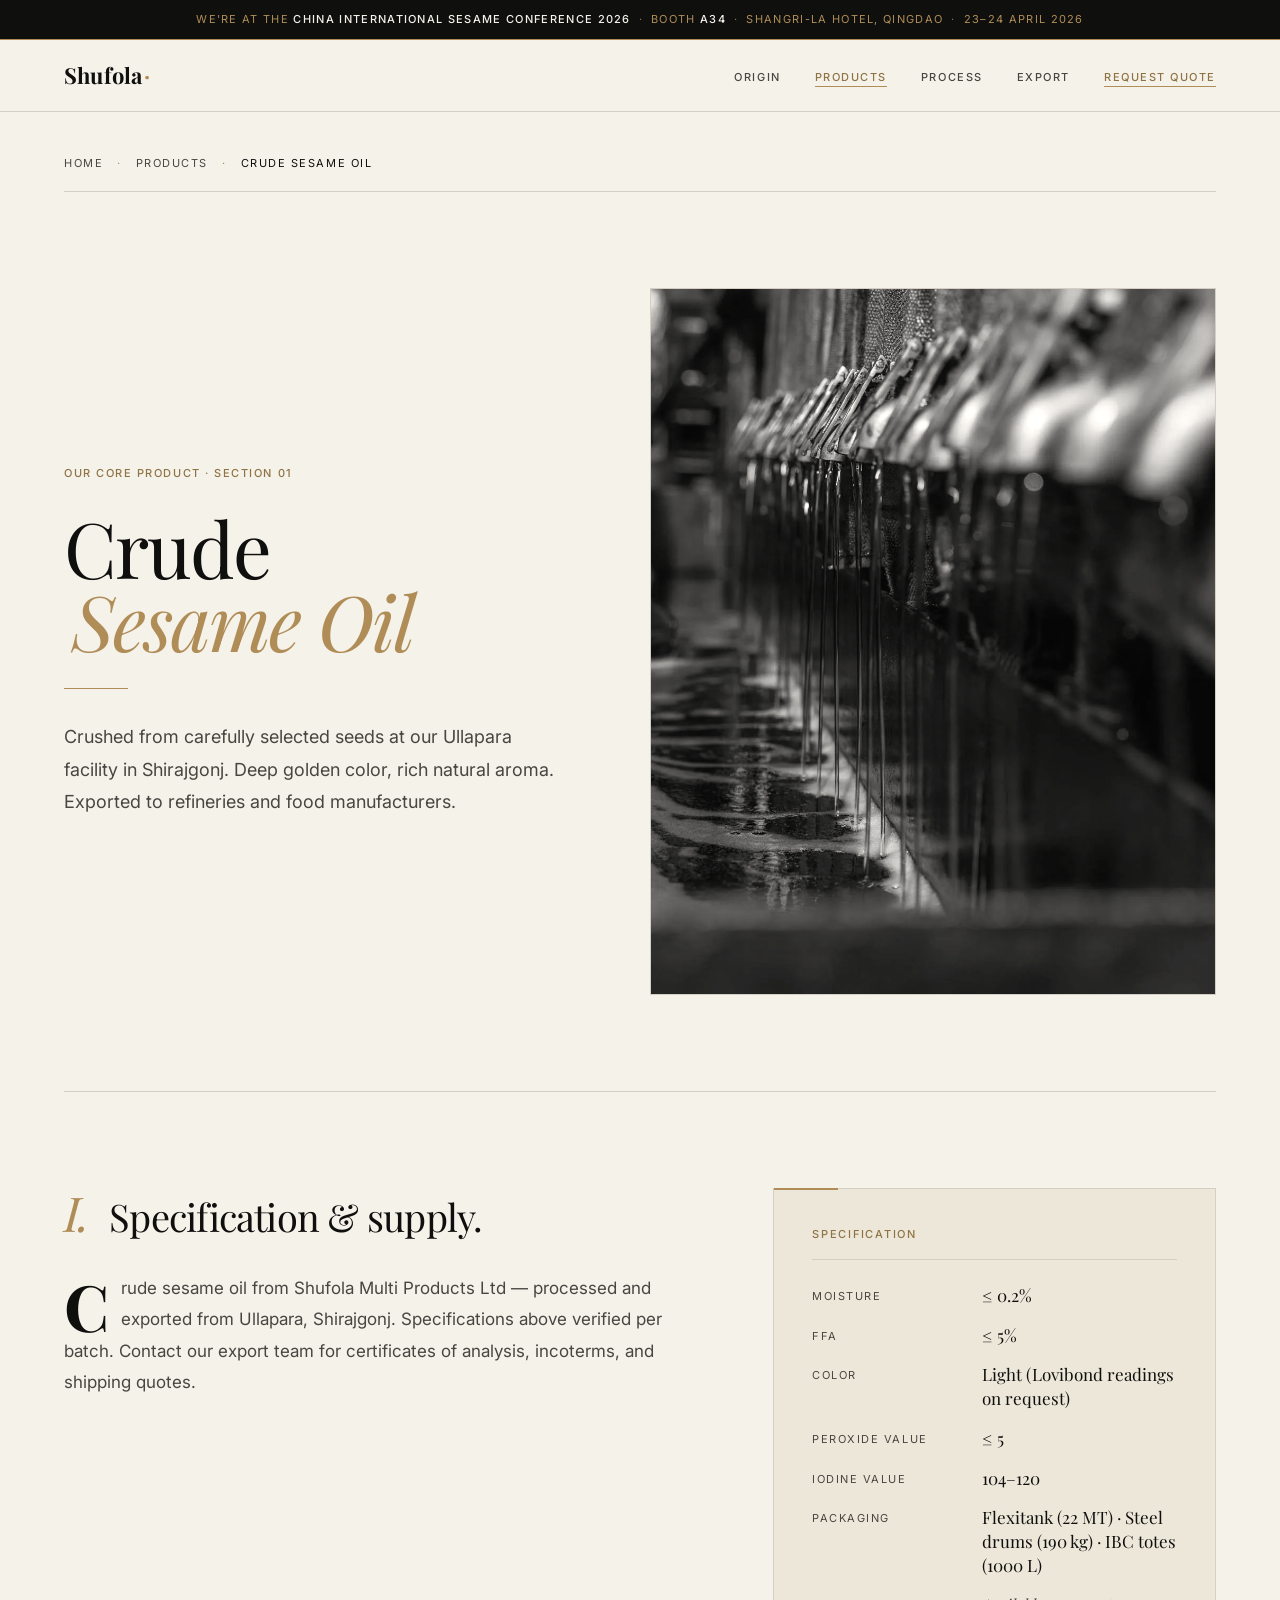
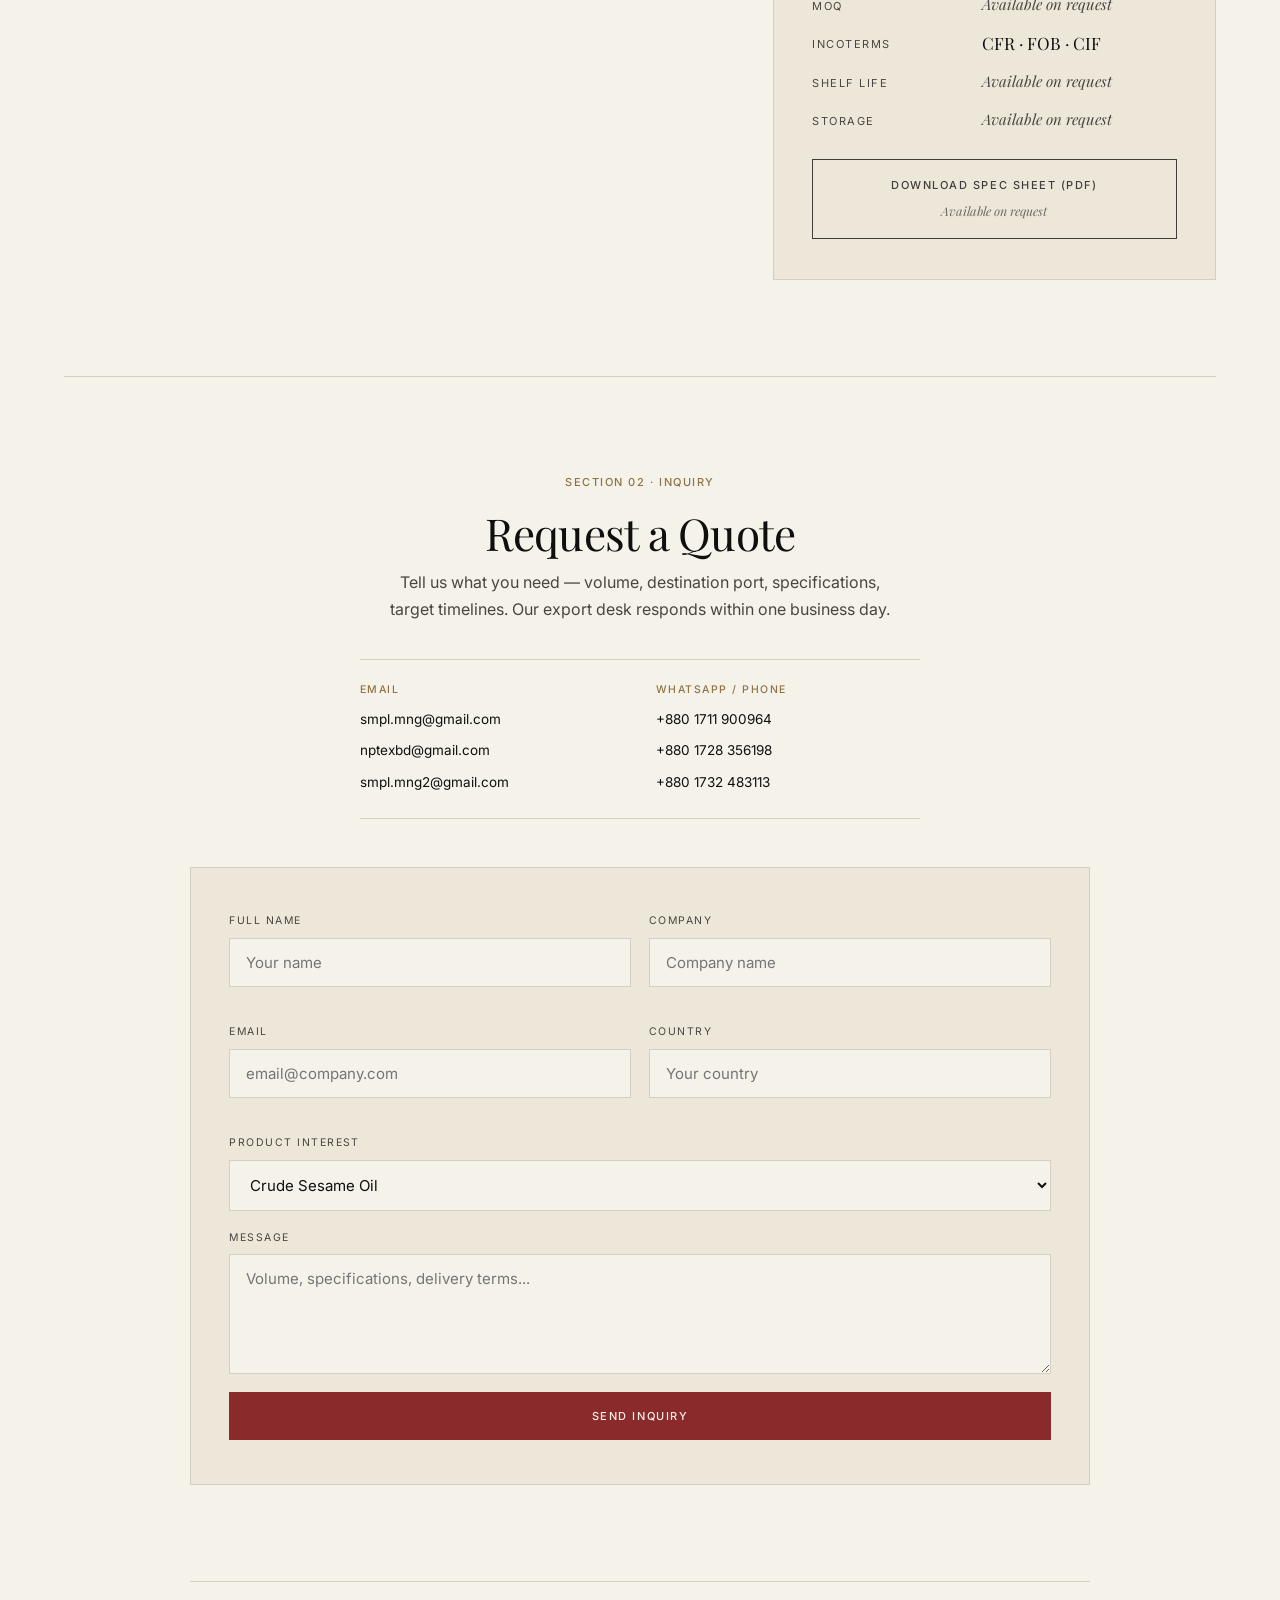
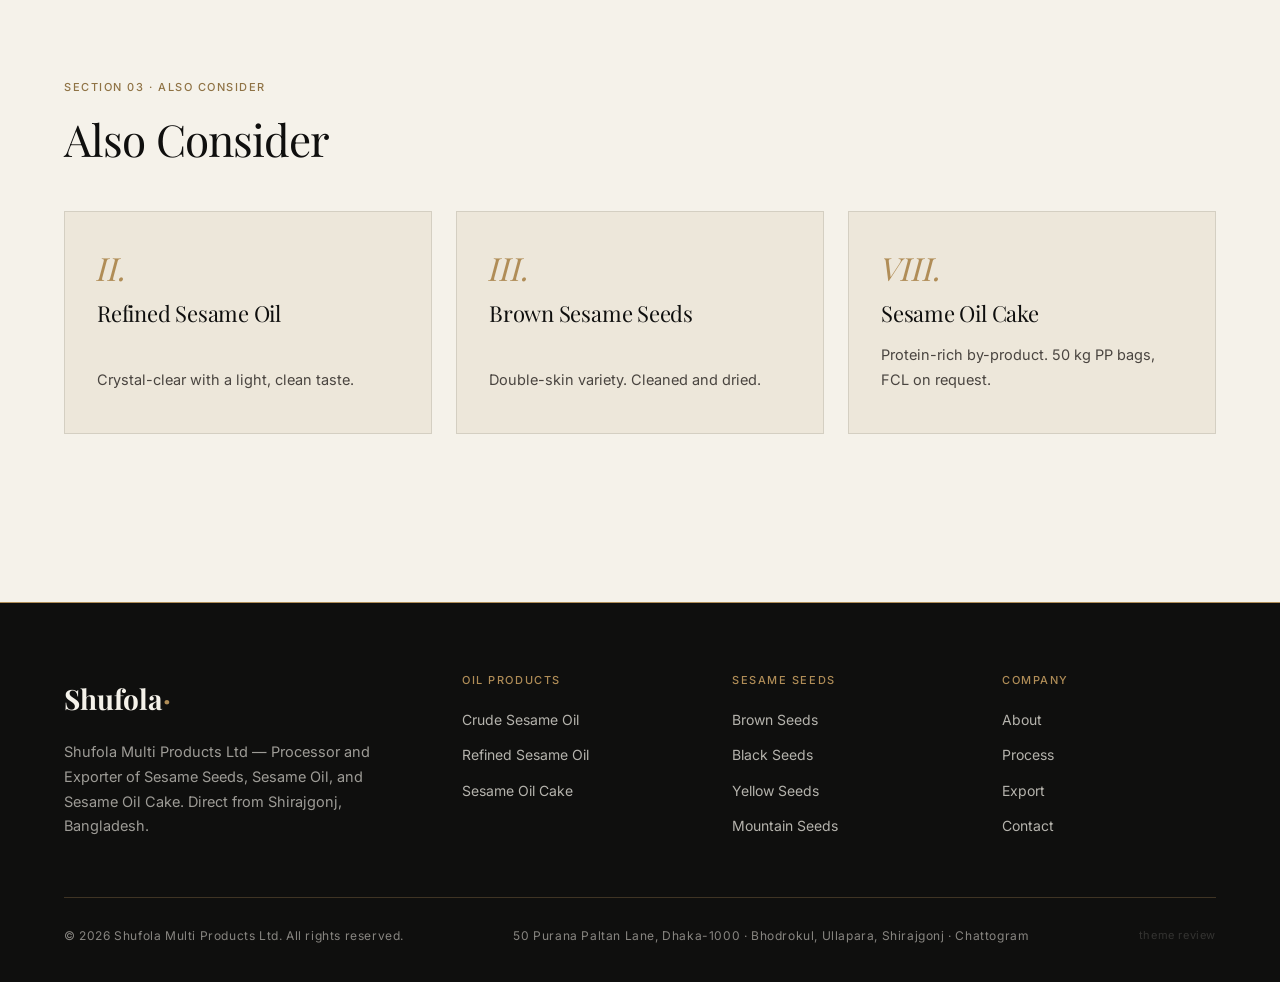
==== products/crude-sesame-oil.html @ 8fc6412a "Go live: V2 monochrome B&W + gold as production home at shufola.org root - index.html is now V2 prod" ====
<!DOCTYPE html>
<html lang="en" class="theme-v2">
<head>
<meta charset="UTF-8">
<meta name="viewport" content="width=device-width, initial-scale=1.0">
<meta name="description" content="Crude Sesame Oil from Shufola Multi Products Ltd — processed and exported from Ullapara, Shirajgonj. GACC Registered, Halal Certified. Specifications verified per batch.">
<meta property="og:title" content="Crude Sesame Oil — Shufola Multi Products Ltd">
<meta property="og:type" content="product">
<meta name="view-transition" content="same-origin">
<link rel="canonical" href="https://shufola.org/products/crude-sesame-oil.html">
<link rel="preconnect" href="https://fonts.googleapis.com">
<link rel="preconnect" href="https://fonts.gstatic.com" crossorigin>
<link rel="stylesheet" href="../content/fonts.css">
<title>Crude Sesame Oil — Shufola Multi Products Ltd</title>
<style>
:root {
  --ivory: #F5F2EA;
  --bone: #EDE7DA;
  --ink: #1A1814;
  --near-black: #0F0F0E;
  --rule: #D4CFC2;
  --gold: #B08D57;
  --gold-deep: #8F7345;
  --muted-ink: #4A4540;
  --accent-warm: #8B2A2B;
}

* { margin: 0; padding: 0; box-sizing: border-box; }
html { scroll-behavior: smooth; scroll-padding-top: 112px; }

body.theme-v2 {
  font-family: var(--body);
  background: var(--ivory);
  color: var(--ink);
  line-height: 1.7;
  font-size: 15px;
  font-weight: 400;
  -webkit-font-smoothing: antialiased;
  text-rendering: optimizeLegibility;
}

::selection { background: var(--gold); color: var(--ivory); }

h1, h2, h3, h4 {
  font-family: var(--display);
  color: var(--near-black);
  font-weight: 400;
  line-height: 1.08;
  letter-spacing: -0.02em;
}

img { max-width: 100%; height: auto; display: block; }
a { color: inherit; }

.photo-bw img { filter: grayscale(1) contrast(1.06); }
.photo-bw-warm img { filter: grayscale(1) contrast(1.06) sepia(0.07); }

.eyebrow {
  font-family: var(--body);
  font-size: 11px;
  font-weight: 500;
  letter-spacing: 0.14em;
  text-transform: uppercase;
  color: var(--muted-ink);
}
.eyebrow-gold {
  font-family: var(--body);
  font-size: 11px;
  font-weight: 500;
  letter-spacing: 0.14em;
  text-transform: uppercase;
  color: var(--gold-deep);
}

/* ─── CONFERENCE BANNER ─── */
.conf-banner {
  position: fixed;
  top: 0; left: 0; right: 0;
  z-index: 110;
  background: var(--near-black);
  color: var(--gold);
  min-height: 40px;
  display: flex;
  align-items: center;
  justify-content: center;
  padding: 10px clamp(16px, 3vw, 48px);
  font-family: var(--body);
  font-size: 11px;
  letter-spacing: 0.12em;
  text-transform: uppercase;
  text-align: center;
  border-bottom: 1px solid var(--gold);
}
.conf-banner .conf-full { display: inline; }
.conf-banner .conf-short { display: none; }
.conf-banner strong { color: var(--ivory); font-weight: 500; }
.conf-banner .sep { color: var(--gold-deep); margin: 0 8px; }

/* ─── NAV ─── */
.nav {
  position: fixed;
  top: 40px; left: 0; right: 0;
  z-index: 100;
  height: 72px;
  display: flex;
  align-items: center;
  justify-content: space-between;
  padding: 0 clamp(24px, 5vw, 80px);
  background: rgba(245, 242, 234, 0.92);
  backdrop-filter: blur(12px);
  border-bottom: 1px solid var(--rule);
}
.nav-brand {
  font-family: var(--display);
  font-size: 22px;
  font-weight: 700;
  color: var(--near-black);
  text-decoration: none;
  letter-spacing: 0.01em;
}
.nav-brand .dot { color: var(--gold); margin: 0 1px; }
.nav-links {
  display: flex;
  gap: 34px;
  list-style: none;
  align-items: center;
}
.nav-links a {
  font-family: var(--body);
  font-size: 11px;
  font-weight: 500;
  color: var(--muted-ink);
  text-decoration: none;
  letter-spacing: 0.14em;
  text-transform: uppercase;
  transition: color 0.25s;
}
.nav-links a:hover { color: var(--near-black); }
.nav-links a[aria-current="page"] { color: var(--gold-deep); border-bottom: 1px solid var(--gold); padding-bottom: 2px; }
.nav-links .cta { color: var(--gold-deep); border-bottom: 1px solid var(--gold); padding-bottom: 2px; }
.menu-btn { display: none; background: none; border: none; cursor: pointer; }
.menu-btn span { display: block; width: 22px; height: 1.5px; background: var(--near-black); margin: 5px 0; }

/* ─── MAIN ─── */
.product-detail {
  padding-top: 136px;
  max-width: 1280px;
  margin: 0 auto;
  padding-left: clamp(28px, 5vw, 80px);
  padding-right: clamp(28px, 5vw, 80px);
}

/* Breadcrumb */
.breadcrumb {
  margin-bottom: 48px;
  padding: 18px 0;
  border-bottom: 1px solid var(--rule);
}
.breadcrumb ol {
  list-style: none;
  display: flex;
  gap: 14px;
  align-items: center;
  font-family: var(--body);
  font-size: 11px;
  letter-spacing: 0.14em;
  text-transform: uppercase;
}
.breadcrumb a {
  text-decoration: none;
  color: var(--muted-ink);
  transition: color 0.25s;
}
.breadcrumb a:hover { color: var(--gold-deep); }
.breadcrumb li + li::before {
  content: '·';
  color: var(--gold);
  margin-right: 14px;
}
.breadcrumb [aria-current="page"] { color: var(--near-black); }

/* ─── PD HERO ─── */
.pd-hero {
  display: grid;
  grid-template-columns: 1fr 1.1fr;
  gap: 72px;
  padding: 48px 0 96px;
  align-items: center;
  border-bottom: 1px solid var(--rule);
}
.pd-hero-text { padding-right: 24px; }
.pd-eyebrow { margin-bottom: 28px; }

.pd-hero-text h1 {
  font-size: clamp(48px, 6vw, 96px);
  font-weight: 400;
  line-height: 0.95;
  color: var(--near-black);
  margin-bottom: 32px;
  letter-spacing: -0.025em;
}
.pd-hero-numeral {
  font-style: italic;
  color: var(--gold);
  font-weight: 400;
  display: inline-block;
  margin-left: 8px;
}
.pd-hero-rule {
  width: 64px;
  height: 1px;
  background: var(--gold);
  margin: 0 0 32px;
}
.pd-lede {
  font-size: 18px;
  color: var(--muted-ink);
  line-height: 1.8;
  max-width: 520px;
}

.pd-hero-img {
  overflow: hidden;
  aspect-ratio: 4 / 5;
  border: 1px solid var(--rule);
}
.pd-hero-img img {
  width: 100%; height: 100%;
  object-fit: cover;
  object-position: center;
}

/* ─── PD TWO COL ─── */
.pd-two-col {
  display: grid;
  grid-template-columns: 1.4fr 1fr;
  gap: 88px;
  padding: 96px 0;
  border-bottom: 1px solid var(--rule);
}

.pd-narrative .pd-sec-head {
  display: flex;
  align-items: baseline;
  gap: 20px;
  margin-bottom: 36px;
}
.pd-narrative .pd-numeral {
  font-family: var(--display);
  font-style: italic;
  color: var(--gold);
  font-size: 48px;
  line-height: 1;
  font-weight: 400;
  letter-spacing: -0.02em;
}
.pd-narrative h2 {
  font-size: clamp(28px, 3vw, 38px);
  font-weight: 400;
  letter-spacing: -0.02em;
}

.pd-narrative p {
  font-size: 17px;
  line-height: 1.85;
  color: var(--muted-ink);
  margin-bottom: 26px;
  max-width: 640px;
}
.pd-narrative p:first-of-type::first-letter {
  font-family: var(--display);
  font-size: 64px;
  float: left;
  line-height: 0.85;
  margin: 6px 12px 0 0;
  color: var(--near-black);
  font-weight: 700;
}

.pd-spec {
  background: var(--bone);
  padding: 40px clamp(24px, 3vw, 40px);
  border: 1px solid var(--rule);
  position: relative;
}
.pd-spec::before {
  content: '';
  position: absolute;
  top: -1px;
  left: 0;
  width: 64px;
  height: 2px;
  background: var(--gold);
}
.pd-spec h3 {
  font-family: var(--body);
  font-size: 11px;
  letter-spacing: 0.16em;
  text-transform: uppercase;
  font-weight: 500;
  color: var(--gold-deep);
  margin-bottom: 24px;
  padding-bottom: 18px;
  border-bottom: 1px solid var(--rule);
}
.pd-spec dl {
  display: grid;
  grid-template-columns: 1fr 1.3fr;
  gap: 16px 20px;
  margin-bottom: 28px;
}
.pd-spec dt {
  font-family: var(--body);
  font-size: 11px;
  letter-spacing: 0.14em;
  text-transform: uppercase;
  color: var(--muted-ink);
  align-self: start;
  padding-top: 3px;
}
.pd-spec dd {
  font-family: var(--display);
  font-size: 17px;
  color: var(--near-black);
  line-height: 1.4;
  font-weight: 400;
}
.pd-spec dd.pd-spec-gap {
  color: var(--muted-ink);
  font-style: italic;
  font-size: 15px;
}

.btn-spec-sheet {
  display: flex;
  flex-direction: column;
  padding: 16px 24px;
  border: 1px solid var(--near-black);
  color: var(--near-black);
  font-family: var(--body);
  text-decoration: none;
  transition: background 0.3s, color 0.3s;
  text-align: center;
}
.btn-spec-sheet span:first-child {
  font-size: 11px;
  letter-spacing: 0.14em;
  text-transform: uppercase;
  font-weight: 500;
}
.btn-spec-sheet-note {
  font-family: var(--display);
  font-style: italic;
  font-size: 12.5px;
  color: var(--muted-ink);
  margin-top: 6px;
  letter-spacing: 0;
}
.btn-spec-sheet[aria-disabled="true"] { cursor: default; opacity: 0.78; }
.btn-spec-sheet:hover { background: var(--near-black); color: var(--ivory); }
.btn-spec-sheet:hover .btn-spec-sheet-note { color: rgba(245,242,234,0.72); }

/* ─── PD INQUIRY ─── */
.pd-inquiry {
  padding: 96px 0;
  border-bottom: 1px solid var(--rule);
  max-width: 900px;
  margin: 0 auto;
}
.pd-inquiry h2 {
  font-size: clamp(32px, 3.6vw, 44px);
  font-weight: 400;
  letter-spacing: -0.02em;
  margin-bottom: 12px;
  text-align: center;
}
.pd-inquiry-eyebrow {
  display: block;
  text-align: center;
  margin-bottom: 18px;
  color: var(--gold-deep);
}
.pd-inquiry-lede {
  text-align: center;
  font-size: 16px;
  color: var(--muted-ink);
  margin: 0 auto 36px;
  max-width: 520px;
  line-height: 1.7;
}

.pd-inquiry-contacts {
  display: grid;
  grid-template-columns: 1fr 1fr;
  gap: 24px 32px;
  max-width: 560px;
  margin: 0 auto 48px;
  padding: 24px 0;
  border-top: 1px solid var(--rule);
  border-bottom: 1px solid var(--rule);
}
.pd-inquiry-contacts h4 {
  font-family: var(--body);
  font-size: 10.5px;
  font-weight: 500;
  letter-spacing: 0.14em;
  text-transform: uppercase;
  color: var(--gold-deep);
  margin-bottom: 10px;
}
.pd-inquiry-contacts ul { list-style: none; display: flex; flex-direction: column; gap: 6px; }
.pd-inquiry-contacts a {
  font-family: var(--body);
  font-size: 13.5px;
  color: var(--near-black);
  text-decoration: none;
  border-bottom: 1px solid transparent;
  padding-bottom: 1px;
  transition: color 0.25s, border-color 0.25s;
  word-break: break-all;
}
.pd-inquiry-contacts a:hover {
  color: var(--gold-deep);
  border-bottom-color: var(--gold);
}

.c-form {
  background: var(--bone);
  padding: 44px clamp(24px, 3vw, 48px);
  border: 1px solid var(--rule);
}
.fr { display: grid; grid-template-columns: 1fr 1fr; gap: 18px; margin-bottom: 18px; }
.ff { display: flex; flex-direction: column; margin-bottom: 18px; }
.ff label {
  font-family: var(--body);
  font-size: 10.5px;
  letter-spacing: 0.14em;
  text-transform: uppercase;
  color: var(--muted-ink);
  margin-bottom: 8px;
}
.ff input, .ff select, .ff textarea {
  font-family: var(--body);
  font-size: 15px;
  color: var(--near-black);
  background: var(--ivory);
  border: 1px solid var(--rule);
  padding: 14px 16px;
  width: 100%;
  transition: border-color 0.25s;
}
.ff input:focus, .ff select:focus, .ff textarea:focus {
  outline: none;
  border-color: var(--gold);
}
.ff textarea { min-height: 120px; resize: vertical; font-family: var(--body); }

/* Primary CTA: burgundy accent */
.f-btn {
  padding: 16px 36px;
  background: var(--accent-warm);
  color: var(--ivory);
  font-family: var(--body);
  font-size: 11px;
  font-weight: 500;
  letter-spacing: 0.14em;
  text-transform: uppercase;
  border: 1px solid var(--accent-warm);
  cursor: pointer;
  transition: background 0.3s, border-color 0.3s;
  width: 100%;
}
.f-btn:hover { background: var(--near-black); border-color: var(--near-black); }

/* ─── PD RELATED ─── */
.pd-related { padding: 96px 0; }
.pd-related h2 {
  font-size: clamp(32px, 3.6vw, 44px);
  font-weight: 400;
  letter-spacing: -0.02em;
  margin-bottom: 12px;
}
.pd-related-eyebrow { margin-bottom: 18px; color: var(--gold-deep); display: block; }
.pd-related h2 { margin-bottom: 48px; }
.pd-related-grid {
  display: grid;
  grid-template-columns: repeat(3, 1fr);
  gap: 24px;
}
.pd-related-card {
  text-decoration: none;
  color: inherit;
  padding: 40px 32px;
  background: var(--bone);
  border: 1px solid var(--rule);
  transition: background 0.3s, border-color 0.3s, transform 0.3s;
  display: flex;
  flex-direction: column;
  gap: 18px;
  min-height: 200px;
}
.pd-related-card:hover {
  background: var(--ivory);
  border-color: var(--gold);
  transform: translateY(-2px);
}
.pd-related-num {
  font-family: var(--display);
  font-style: italic;
  font-size: 32px;
  color: var(--gold);
  line-height: 1;
}
.pd-related-card h3 {
  font-size: 22px;
  font-weight: 400;
  letter-spacing: -0.01em;
}
.pd-related-card p {
  font-size: 14.5px;
  color: var(--muted-ink);
  line-height: 1.7;
  margin-top: auto;
}

/* ─── FOOTER ─── */
.footer {
  background: var(--near-black);
  color: rgba(245, 242, 234, 0.72);
  padding: 72px clamp(28px, 5vw, 96px) 36px;
  border-top: 1px solid var(--gold);
  margin-top: 72px;
}
.footer-inner { max-width: 1280px; margin: 0 auto; }
.footer-grid {
  display: grid;
  grid-template-columns: 1.6fr 1fr 1fr 1fr;
  gap: 56px;
  margin-bottom: 48px;
}
.footer-brand {
  font-family: var(--display);
  font-size: 28px;
  font-weight: 700;
  color: var(--ivory);
  margin-bottom: 18px;
}
.footer-brand .dot { color: var(--gold); }
.footer-desc {
  font-size: 14.5px;
  line-height: 1.7;
  max-width: 360px;
  color: rgba(245, 242, 234, 0.62);
}
.footer-col h4 {
  font-family: var(--body);
  font-size: 11px;
  font-weight: 500;
  letter-spacing: 0.14em;
  text-transform: uppercase;
  color: var(--gold);
  margin-bottom: 20px;
}
.footer-col ul { list-style: none; }
.footer-col li { margin-bottom: 10px; }
.footer-col a {
  color: rgba(245, 242, 234, 0.72);
  text-decoration: none;
  font-size: 14px;
  transition: color 0.3s;
}
.footer-col a:hover { color: var(--ivory); }
.footer-bottom {
  padding-top: 28px;
  border-top: 1px solid rgba(176, 141, 87, 0.3);
  display: flex;
  justify-content: space-between;
  align-items: center;
  font-size: 12px;
  letter-spacing: 0.05em;
  color: rgba(245, 242, 234, 0.52);
  flex-wrap: wrap;
  gap: 12px;
}
.footer-review-link {
  opacity: 0.3;
  font-size: 11px;
  color: rgba(245, 242, 234, 0.52);
  text-decoration: none;
}
.footer-review-link:hover { opacity: 0.6; }

/* ─── REVEAL + MOTION ─── */
.reveal {
  opacity: 0;
  transform: translateY(16px);
  transition: opacity 0.6s ease, transform 0.6s ease;
}
.reveal.in {
  opacity: 1;
  transform: translateY(0);
  transition-duration: 0.3s;
}

@supports (animation-timeline: view()) {
  .pd-hero-img {
    animation: figure-reveal linear both;
    animation-timeline: view();
    animation-range: entry 0% cover 35%;
  }
  @keyframes figure-reveal {
    from { clip-path: inset(0 0 100% 0); }
    to   { clip-path: inset(0); }
  }
}

::view-transition-old(crude-oil-hero),
::view-transition-new(crude-oil-hero) {
  animation-duration: 0.55s;
}

@media (prefers-reduced-motion: reduce) {
  *, *::before, *::after {
    animation-duration: 0.01ms !important;
    animation-iteration-count: 1 !important;
    transition-duration: 0.01ms !important;
    scroll-behavior: auto !important;
  }
  .reveal { opacity: 1; transform: none; }
}

/* ─── RESPONSIVE ─── */
@media (max-width: 960px) {
  .pd-hero { grid-template-columns: 1fr; gap: 48px; padding: 24px 0 64px; }
  .pd-two-col { grid-template-columns: 1fr; gap: 56px; padding: 64px 0; }
  .pd-related-grid { grid-template-columns: 1fr; }
  .footer-grid { grid-template-columns: 1fr 1fr; gap: 40px; }
  .nav-links { display: none; }
  .menu-btn { display: block; }
  .conf-banner .conf-full { display: none; }
  .conf-banner .conf-short { display: inline; }
}
@media (max-width: 560px) {
  .fr { grid-template-columns: 1fr; }
  .pd-spec dl { grid-template-columns: 1fr; gap: 4px 0; }
  .pd-spec dt { padding-top: 12px; border-top: 1px solid var(--rule); }
  .pd-spec dt:first-of-type { border-top: none; padding-top: 0; }
  .footer-grid { grid-template-columns: 1fr; }
  .pd-inquiry-contacts { grid-template-columns: 1fr; gap: 20px; }
}
</style>
</head>
<body class="theme-v2">

<div class="conf-banner" role="complementary" aria-label="China conference announcement">
  <span class="conf-full">We're at the <strong>China International Sesame Conference 2026</strong><span class="sep">·</span>Booth <strong>A34</strong><span class="sep">·</span>Shangri-la Hotel, Qingdao<span class="sep">·</span>23–24 April 2026</span>
  <span class="conf-short">Visit us at Qingdao 2026<span class="sep">·</span>Booth <strong>A34</strong></span>
</div>

<nav class="nav" aria-label="Primary">
  <a href="../index.html" class="nav-brand">Shufola<span class="dot">·</span></a>
  <ul class="nav-links">
    <li><a href="../index.html#about">Origin</a></li>
    <li><a href="../index.html#products" aria-current="page">Products</a></li>
    <li><a href="../index.html#process">Process</a></li>
    <li><a href="../index.html#export">Export</a></li>
    <li><a href="../index.html#contact" class="cta">Request Quote</a></li>
  </ul>
  <button class="menu-btn" aria-label="Open menu"><span></span><span></span><span></span></button>
</nav>

<main class="product-detail">

  <nav aria-label="Breadcrumb" class="breadcrumb">
    <ol>
      <li><a href="../index.html">Home</a></li>
      <li><a href="../index.html#products">Products</a></li>
      <li aria-current="page">Crude Sesame Oil</li>
    </ol>
  </nav>

  <section class="pd-hero">
    <div class="pd-hero-text">
      <p class="pd-eyebrow eyebrow-gold">Our core product · Section 01</p>
      <h1>Crude <span class="pd-hero-numeral">Sesame Oil</span></h1>
      <div class="pd-hero-rule"></div>
      <p class="pd-lede">Crushed from carefully selected seeds at our Ullapara facility in Shirajgonj. Deep golden color, rich natural aroma. Exported to refineries and food manufacturers.</p>
    </div>
    <figure class="pd-hero-img photo-bw-warm" style="view-transition-name: crude-oil-hero;">
      <picture>
        <source srcset="../content/assets/dsc01084.webp" type="image/webp">
        <img src="../content/assets/dsc01084.webp" alt="Crude sesame oil flowing from the extraction line at Shufola's Ullapara facility">
      </picture>
    </figure>
  </section>

  <section class="pd-two-col">
    <div class="pd-narrative reveal">
      <div class="pd-sec-head">
        <span class="pd-numeral">I.</span>
        <h2>Specification &amp; supply.</h2>
      </div>
      <p>Crude sesame oil from Shufola Multi Products Ltd — processed and exported from Ullapara, Shirajgonj. Specifications above verified per batch. Contact our export team for certificates of analysis, incoterms, and shipping quotes.</p>
    </div>
    <aside class="pd-spec reveal">
      <h3>Specification</h3>
      <dl>
        <dt>Moisture</dt><dd>&le; 0.2%</dd>
        <dt>FFA</dt><dd>&le; 5%</dd>
        <dt>Color</dt><dd>Light (Lovibond readings on request)</dd>
        <dt>Peroxide value</dt><dd>&le; 5</dd>
        <dt>Iodine value</dt><dd>104–120</dd>
        <dt>Packaging</dt><dd>Flexitank (22 MT) · Steel drums (190 kg) · IBC totes (1000 L)</dd>
        <dt>MOQ</dt><dd class="pd-spec-gap">Available on request</dd>
        <dt>Incoterms</dt><dd>CFR · FOB · CIF</dd>
        <dt>Shelf life</dt><dd class="pd-spec-gap">Available on request</dd>
        <dt>Storage</dt><dd class="pd-spec-gap">Available on request</dd>
      </dl>
      <a href="#" class="btn-spec-sheet" aria-disabled="true">
        <span>Download spec sheet (PDF)</span>
        <span class="btn-spec-sheet-note">Available on request</span>
      </a>
    </aside>
  </section>

  <section class="pd-inquiry" id="inquiry">
    <span class="eyebrow pd-inquiry-eyebrow">Section 02 · Inquiry</span>
    <h2>Request a Quote</h2>
    <p class="pd-inquiry-lede">Tell us what you need — volume, destination port, specifications, target timelines. Our export desk responds within one business day.</p>

    <div class="pd-inquiry-contacts">
      <div>
        <h4>Email</h4>
        <ul>
          <li><a href="mailto:smpl.mng@gmail.com">smpl.mng@gmail.com</a></li>
          <li><a href="mailto:nptexbd@gmail.com">nptexbd@gmail.com</a></li>
          <li><a href="mailto:smpl.mng2@gmail.com">smpl.mng2@gmail.com</a></li>
        </ul>
      </div>
      <div>
        <h4>WhatsApp / Phone</h4>
        <ul>
          <li><a href="tel:+8801711900964">+880 1711 900964</a></li>
          <li><a href="tel:+8801728356198">+880 1728 356198</a></li>
          <li><a href="tel:+8801732483113">+880 1732 483113</a></li>
        </ul>
      </div>
    </div>

    <form action="#" class="c-form reveal" onsubmit="event.preventDefault(); this.querySelector('.f-btn').textContent = 'Thanks — we\'ll respond within 24h';">
      <div class="fr">
        <div class="ff"><label>Full Name</label><input type="text" placeholder="Your name" required></div>
        <div class="ff"><label>Company</label><input type="text" placeholder="Company name"></div>
      </div>
      <div class="fr">
        <div class="ff"><label>Email</label><input type="email" placeholder="email@company.com" required></div>
        <div class="ff"><label>Country</label><input type="text" placeholder="Your country"></div>
      </div>
      <div class="ff"><label>Product Interest</label>
        <select>
          <option value="crude-sesame-oil" selected>Crude Sesame Oil</option>
          <option>Refined Sesame Oil</option>
          <option>Brown Sesame Seeds</option>
          <option>Black Sesame Seeds</option>
          <option>Yellow Sesame Seeds</option>
          <option>White Mountain Seeds</option>
          <option>Black Mountain Seeds</option>
          <option>Sesame Oil Cake</option>
        </select>
      </div>
      <div class="ff"><label>Message</label><textarea placeholder="Volume, specifications, delivery terms..."></textarea></div>
      <button class="f-btn" type="submit">Send Inquiry</button>
    </form>
  </section>

  <section class="pd-related reveal">
    <span class="eyebrow pd-related-eyebrow">Section 03 · Also Consider</span>
    <h2>Also Consider</h2>
    <div class="pd-related-grid">
      <a class="pd-related-card" href="../index.html#products">
        <span class="pd-related-num">II.</span>
        <h3>Refined Sesame Oil</h3>
        <p>Crystal-clear with a light, clean taste.</p>
      </a>
      <a class="pd-related-card" href="../index.html#products">
        <span class="pd-related-num">III.</span>
        <h3>Brown Sesame Seeds</h3>
        <p>Double-skin variety. Cleaned and dried.</p>
      </a>
      <a class="pd-related-card" href="../index.html#products">
        <span class="pd-related-num">VIII.</span>
        <h3>Sesame Oil Cake</h3>
        <p>Protein-rich by-product. 50 kg PP bags, FCL on request.</p>
      </a>
    </div>
  </section>

</main>

<footer class="footer">
  <div class="footer-inner">
    <div class="footer-grid">
      <div>
        <p class="footer-brand">Shufola<span class="dot">·</span></p>
        <p class="footer-desc">Shufola Multi Products Ltd — Processor and Exporter of Sesame Seeds, Sesame Oil, and Sesame Oil Cake. Direct from Shirajgonj, Bangladesh.</p>
      </div>
      <div class="footer-col">
        <h4>Oil Products</h4>
        <ul>
          <li><a href="../index.html#products">Crude Sesame Oil</a></li>
          <li><a href="../index.html#products">Refined Sesame Oil</a></li>
          <li><a href="../index.html#products">Sesame Oil Cake</a></li>
        </ul>
      </div>
      <div class="footer-col">
        <h4>Sesame Seeds</h4>
        <ul>
          <li><a href="../index.html#products">Brown Seeds</a></li>
          <li><a href="../index.html#products">Black Seeds</a></li>
          <li><a href="../index.html#products">Yellow Seeds</a></li>
          <li><a href="../index.html#products">Mountain Seeds</a></li>
        </ul>
      </div>
      <div class="footer-col">
        <h4>Company</h4>
        <ul>
          <li><a href="../index.html#about">About</a></li>
          <li><a href="../index.html#process">Process</a></li>
          <li><a href="../index.html#export">Export</a></li>
          <li><a href="../index.html#contact">Contact</a></li>
        </ul>
      </div>
    </div>
    <div class="footer-bottom">
      <span>&copy; 2026 Shufola Multi Products Ltd. All rights reserved.</span>
      <span>50 Purana Paltan Lane, Dhaka-1000 · Bhodrokul, Ullapara, Shirajgonj · Chattogram</span>
      <a href="/review/" class="footer-review-link">theme review</a>
    </div>
  </div>
</footer>

<script>
  (function(){
    if (!('IntersectionObserver' in window)) {
      document.querySelectorAll('.reveal').forEach(function(el){ el.classList.add('in'); });
      return;
    }
    var io = new IntersectionObserver(function(entries){
      entries.forEach(function(en){
        if (en.isIntersecting) {
          en.target.classList.add('in');
          io.unobserve(en.target);
        }
      });
    }, { rootMargin: '0px 0px -8% 0px', threshold: 0.08 });
    document.querySelectorAll('.reveal').forEach(function(el){ io.observe(el); });
  })();

  document.querySelectorAll('a[href^="#"]').forEach(function(a){
    a.addEventListener('click', function(e){
      var id = a.getAttribute('href');
      if (id && id.length > 1) {
        var el = document.querySelector(id);
        if (el) {
          e.preventDefault();
          el.scrollIntoView({ behavior: 'smooth', block: 'start' });
          history.replaceState(null, '', id);
        }
      }
    });
  });
</script>
</body>
</html>
---- content/fonts.css ----
/* Shufola mockups — shared Google Fonts import
   Each mockup links this file; each uses only its theme's pairs.
   All pairs are Google Fonts free-license (SIL OFL).
*/

@import url('https://fonts.googleapis.com/css2?family=Cormorant:ital,wght@0,300;0,400;0,500;1,300;1,400;1,500&family=Fraunces:ital,opsz,wght@0,9..144,300..900;1,9..144,300..900&family=Inter:wght@400;500;600&family=Karla:wght@300;400;500;600&family=Playfair+Display:ital,wght@0,400;0,700;0,900;1,400&family=Space+Grotesk:wght@400;500;700&display=swap');

/* Per-theme font tokens — apply with class theme-v1 / theme-v2 / theme-v3 / theme-v4 on body */

.theme-v1 {
  --display: 'Cormorant', Georgia, serif;
  --body: 'Karla', system-ui, -apple-system, sans-serif;
}

.theme-v2 {
  --display: 'Playfair Display', 'Times New Roman', serif;
  --body: 'Inter', system-ui, -apple-system, sans-serif;
}

.theme-v3 {
  --display: 'Fraunces', Georgia, serif;
  --body: 'Inter', system-ui, -apple-system, sans-serif;
}

.theme-v4 {
  --display: 'Space Grotesk', system-ui, -apple-system, sans-serif;
  --body: 'Inter', system-ui, -apple-system, sans-serif;
}
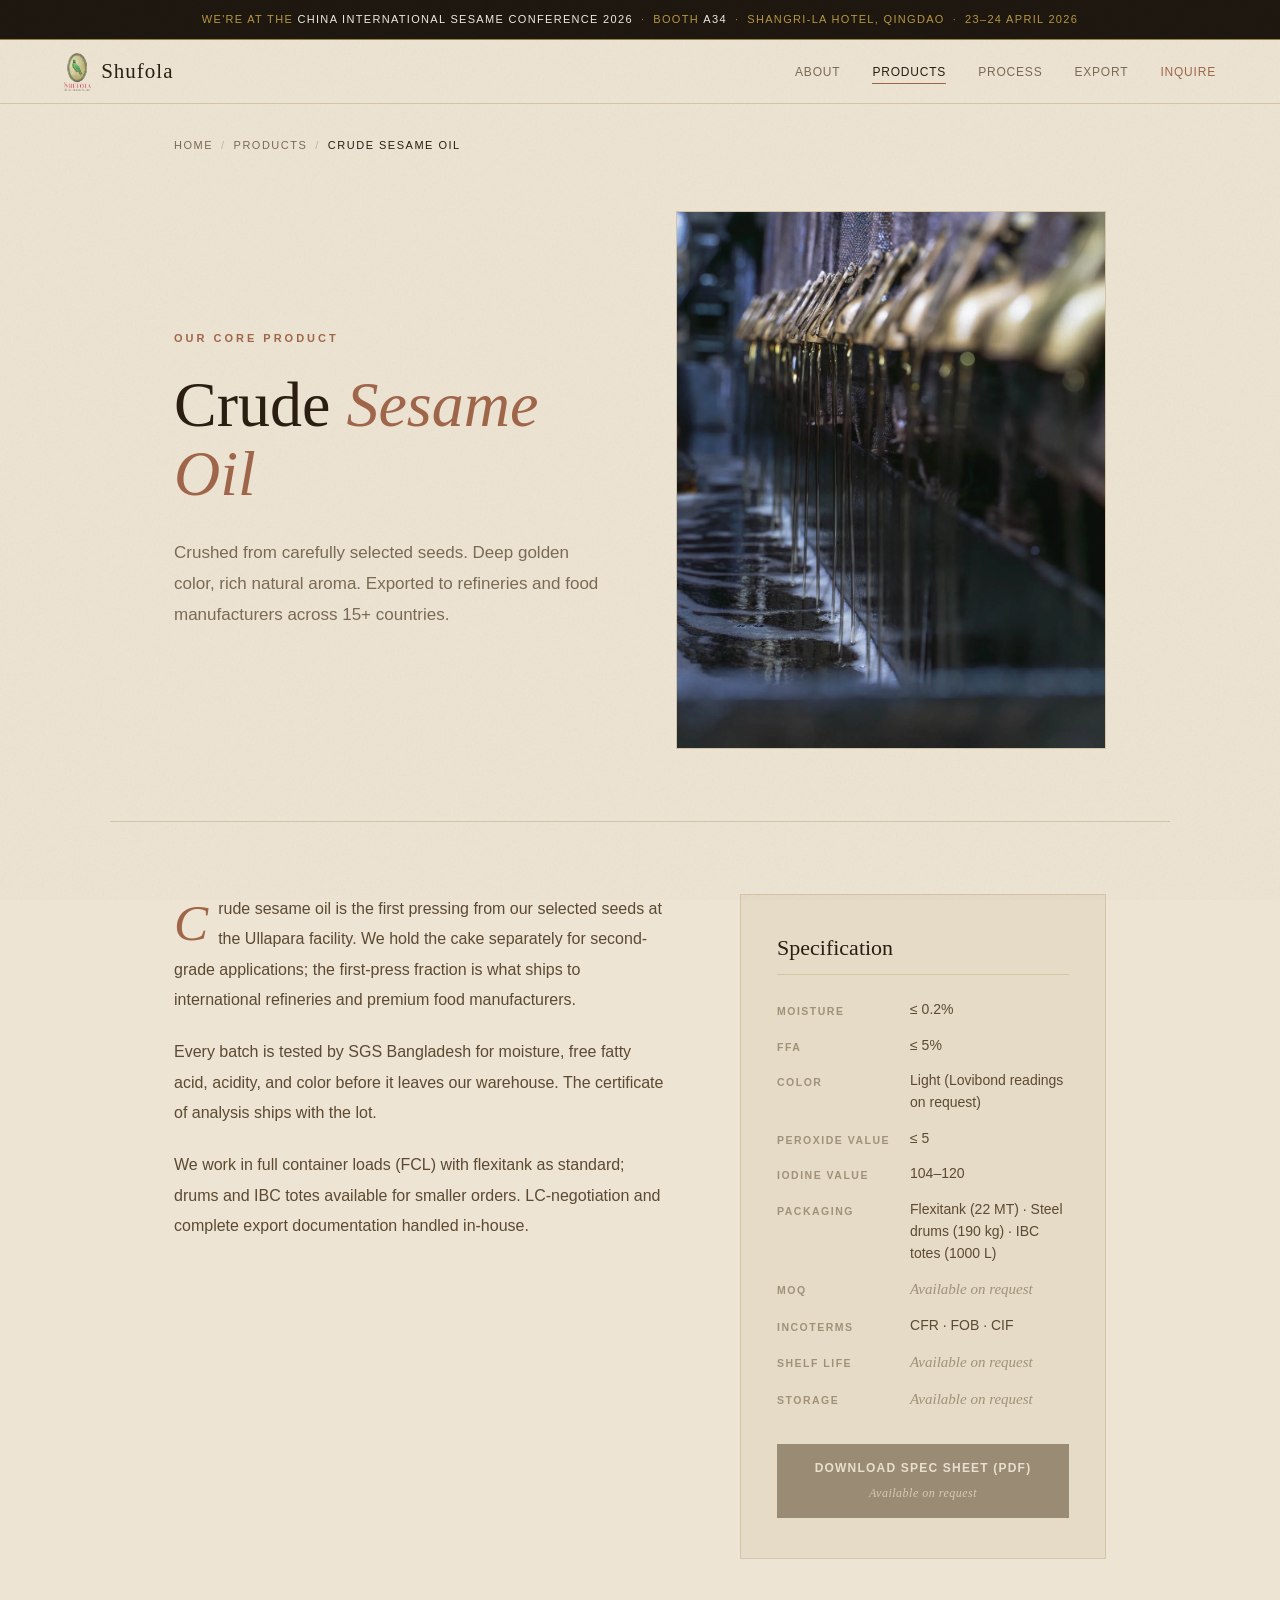
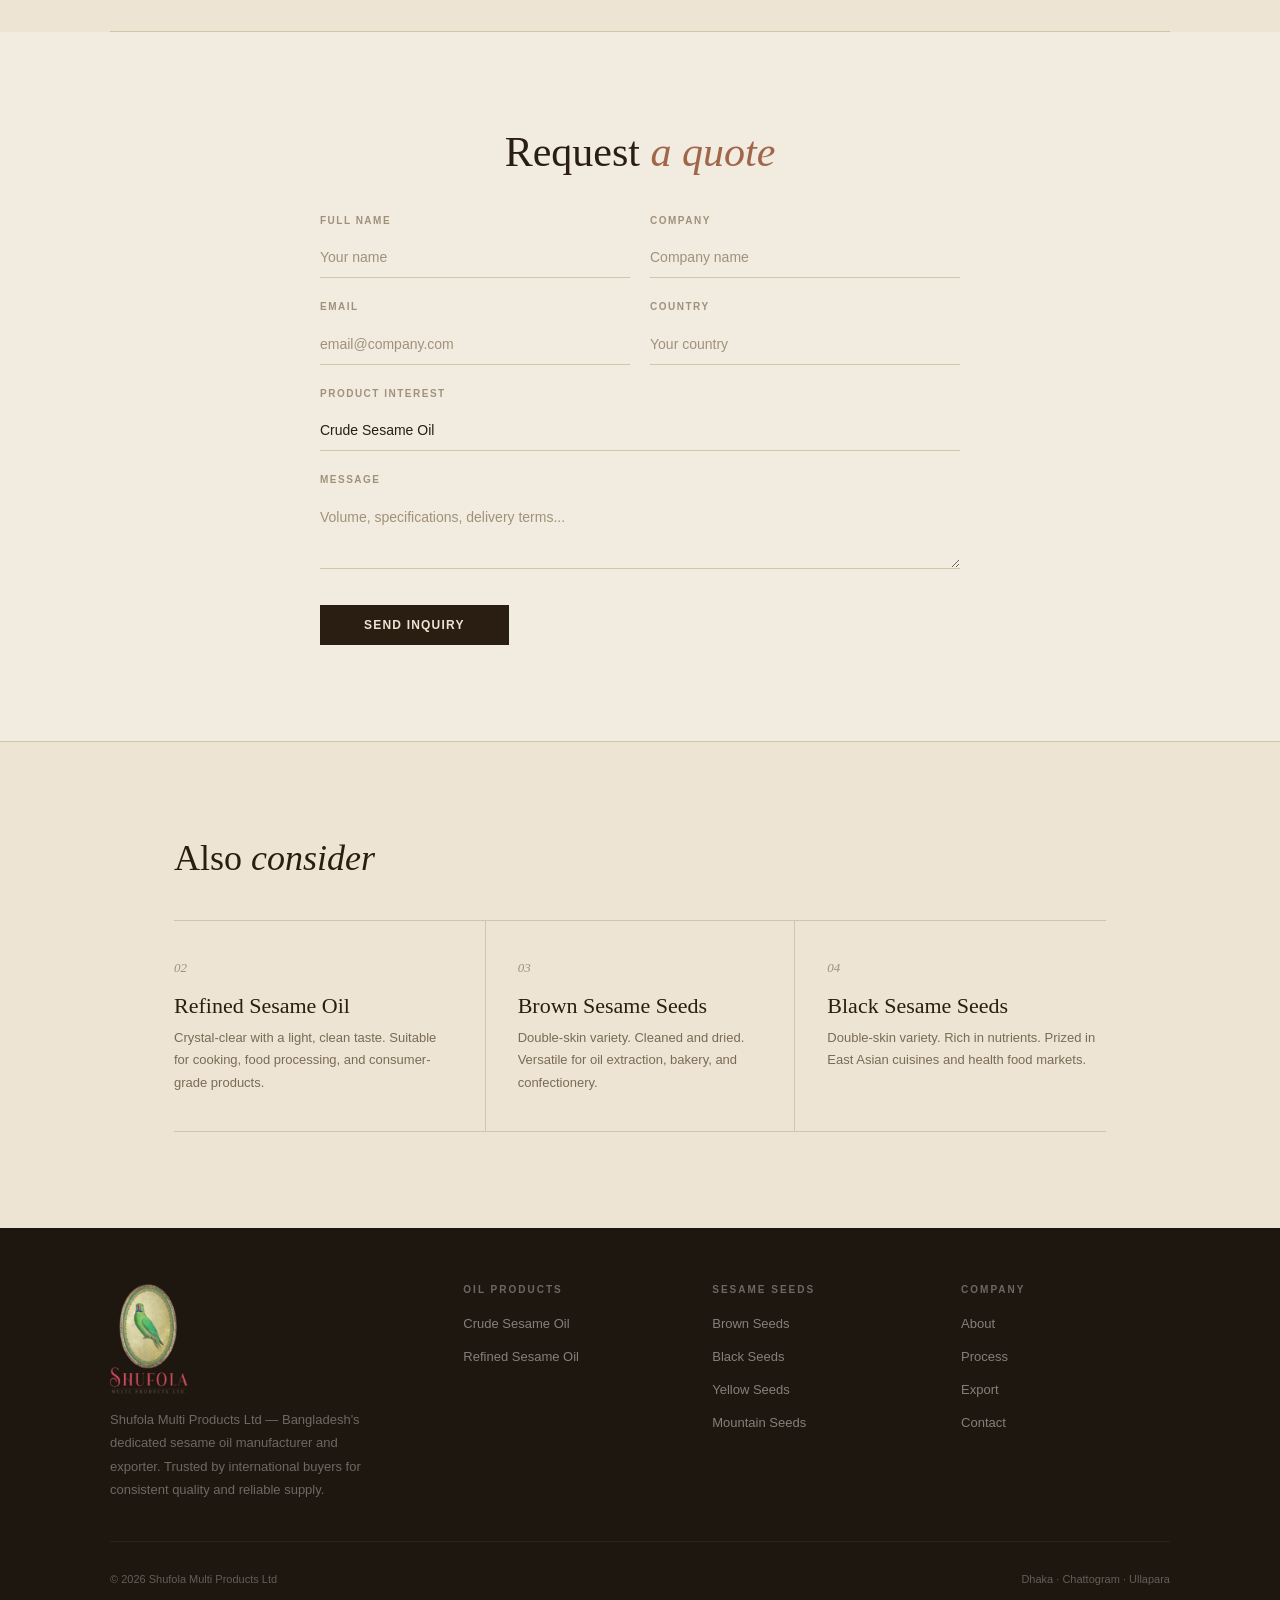
==== commit 18a03835: "Switch production theme to V1 Wabi-sabi Promotes mockups/v1-wabi-sabi to shufola.org. Home + crude-s" ====
--- a/products/crude-sesame-oil.html
+++ b/products/crude-sesame-oil.html
@@ -1,75 +1,87 @@
 <!DOCTYPE html>
-<html lang="en" class="theme-v2">
+<html lang="en">
 <head>
 <meta charset="UTF-8">
 <meta name="viewport" content="width=device-width, initial-scale=1.0">
-<meta name="description" content="Crude Sesame Oil from Shufola Multi Products Ltd — processed and exported from Ullapara, Shirajgonj. GACC Registered, Halal Certified. Specifications verified per batch.">
+<title>Crude Sesame Oil — Shufola Multi Products Ltd</title>
+<meta name="description" content="Crude Sesame Oil by Shufola Multi Products Ltd — first-press, SGS-tested, exported in flexitank, drums, and IBC totes across 15+ countries.">
 <meta property="og:title" content="Crude Sesame Oil — Shufola Multi Products Ltd">
 <meta property="og:type" content="product">
+<meta property="og:image" content="https://shufola.org/content/assets/shufola-logo-400.webp">
 <meta name="view-transition" content="same-origin">
 <link rel="canonical" href="https://shufola.org/products/crude-sesame-oil.html">
+<link rel="icon" type="image/png" sizes="32x32" href="../content/assets/favicon-32.png">
+<link rel="icon" type="image/png" sizes="16x16" href="../content/assets/favicon-16.png">
+<link rel="apple-touch-icon" sizes="180x180" href="../content/assets/apple-touch-icon.png">
 <link rel="preconnect" href="https://fonts.googleapis.com">
 <link rel="preconnect" href="https://fonts.gstatic.com" crossorigin>
 <link rel="stylesheet" href="../content/fonts.css">
-<title>Crude Sesame Oil — Shufola Multi Products Ltd</title>
 <style>
 :root {
-  --ivory: #F5F2EA;
-  --bone: #EDE7DA;
-  --ink: #1A1814;
-  --near-black: #0F0F0E;
-  --rule: #D4CFC2;
-  --gold: #B08D57;
-  --gold-deep: #8F7345;
-  --muted-ink: #4A4540;
-  --accent-warm: #8B2A2B;
+  --clay: #EDE4D3;
+  --clay-deep: #DED2BC;
+  --clay-warm: #D4C5A8;
+  --plaster: #E6DBC6;
+  --linen: #F2EBE0;
+  --earth: #2A1E12;
+  --earth-mid: #3D2E1C;
+  --earth-soft: #5C4A32;
+  --earth-muted: #7A6B55;
+  --earth-light: #A0927A;
+  --earth-faint: #C4B8A2;
+  --terracotta: #A0664A;
+  --terracotta-deep: #8B5538;
+  --terracotta-light: #B87A5C;
+  --charcoal: #1E1710;
+  --charcoal-warm: #2D2318;
+  --ochre: #B89840;
+  --ochre-muted: #9A8438;
 }
 
 * { margin: 0; padding: 0; box-sizing: border-box; }
-html { scroll-behavior: smooth; scroll-padding-top: 112px; }
-
-body.theme-v2 {
-  font-family: var(--body);
-  background: var(--ivory);
-  color: var(--ink);
-  line-height: 1.7;
+html { scroll-behavior: smooth; scroll-padding-top: 104px; }
+
+body {
+  font-family: 'Karla', sans-serif;
+  background: var(--clay);
+  color: var(--earth-soft);
+  line-height: 1.75;
   font-size: 15px;
   font-weight: 400;
   -webkit-font-smoothing: antialiased;
-  text-rendering: optimizeLegibility;
-}
-
-::selection { background: var(--gold); color: var(--ivory); }
+  position: relative;
+  padding-top: 40px;
+}
+
+body::before {
+  content: '';
+  position: fixed;
+  inset: 0;
+  z-index: 9998;
+  pointer-events: none;
+  opacity: 0.06;
+  mix-blend-mode: multiply;
+  background-image: url("data:image/svg+xml,%3Csvg viewBox='0 0 512 512' xmlns='http://www.w3.org/2000/svg'%3E%3Cfilter id='n'%3E%3CfeTurbulence type='fractalNoise' baseFrequency='0.75' numOctaves='5' stitchTiles='stitch'/%3E%3C/filter%3E%3Crect width='100%25' height='100%25' filter='url(%23n)' opacity='1'/%3E%3C/svg%3E");
+}
+
+body::after {
+  content: '';
+  position: fixed;
+  inset: 0;
+  z-index: 9997;
+  pointer-events: none;
+  opacity: 0.03;
+  mix-blend-mode: overlay;
+  background-image: url("data:image/svg+xml,%3Csvg viewBox='0 0 256 256' xmlns='http://www.w3.org/2000/svg'%3E%3Cfilter id='n2'%3E%3CfeTurbulence type='turbulence' baseFrequency='1.2' numOctaves='3' stitchTiles='stitch'/%3E%3C/filter%3E%3Crect width='100%25' height='100%25' filter='url(%23n2)' opacity='1'/%3E%3C/svg%3E");
+}
+
+::selection { background: var(--terracotta); color: var(--linen); }
 
 h1, h2, h3, h4 {
-  font-family: var(--display);
-  color: var(--near-black);
+  font-family: 'Cormorant', serif;
+  color: var(--earth);
   font-weight: 400;
-  line-height: 1.08;
-  letter-spacing: -0.02em;
-}
-
-img { max-width: 100%; height: auto; display: block; }
-a { color: inherit; }
-
-.photo-bw img { filter: grayscale(1) contrast(1.06); }
-.photo-bw-warm img { filter: grayscale(1) contrast(1.06) sepia(0.07); }
-
-.eyebrow {
-  font-family: var(--body);
-  font-size: 11px;
-  font-weight: 500;
-  letter-spacing: 0.14em;
-  text-transform: uppercase;
-  color: var(--muted-ink);
-}
-.eyebrow-gold {
-  font-family: var(--body);
-  font-size: 11px;
-  font-weight: 500;
-  letter-spacing: 0.14em;
-  text-transform: uppercase;
-  color: var(--gold-deep);
+  line-height: 1.15;
 }
 
 /* ─── CONFERENCE BANNER ─── */
@@ -77,630 +89,581 @@
   position: fixed;
   top: 0; left: 0; right: 0;
   z-index: 110;
-  background: var(--near-black);
-  color: var(--gold);
+  background: var(--charcoal);
+  color: var(--ochre);
   min-height: 40px;
   display: flex;
   align-items: center;
   justify-content: center;
   padding: 10px clamp(16px, 3vw, 48px);
-  font-family: var(--body);
+  font-family: 'Karla', sans-serif;
   font-size: 11px;
   letter-spacing: 0.12em;
   text-transform: uppercase;
   text-align: center;
-  border-bottom: 1px solid var(--gold);
+  border-bottom: 1px solid var(--ochre-muted);
 }
 .conf-banner .conf-full { display: inline; }
 .conf-banner .conf-short { display: none; }
-.conf-banner strong { color: var(--ivory); font-weight: 500; }
-.conf-banner .sep { color: var(--gold-deep); margin: 0 8px; }
-
-/* ─── NAV ─── */
+.conf-banner strong { color: var(--linen); font-weight: 500; }
+.conf-banner .sep { color: var(--ochre-muted); margin: 0 8px; }
+
+/* ─── NAV ─── shifted below banner */
 .nav {
   position: fixed;
   top: 40px; left: 0; right: 0;
   z-index: 100;
-  height: 72px;
+  height: 64px;
   display: flex;
   align-items: center;
   justify-content: space-between;
-  padding: 0 clamp(24px, 5vw, 80px);
-  background: rgba(245, 242, 234, 0.92);
-  backdrop-filter: blur(12px);
-  border-bottom: 1px solid var(--rule);
-}
+  padding: 0 clamp(24px, 5vw, 72px);
+  background: rgba(237, 228, 211, 0.88);
+  backdrop-filter: blur(10px);
+  border-bottom: 1px solid var(--clay-warm);
+}
+
 .nav-brand {
-  font-family: var(--display);
-  font-size: 22px;
-  font-weight: 700;
-  color: var(--near-black);
+  font-family: 'Cormorant', serif;
+  font-size: 21px;
+  font-weight: 500;
+  color: var(--earth);
   text-decoration: none;
-  letter-spacing: 0.01em;
-}
-.nav-brand .dot { color: var(--gold); margin: 0 1px; }
-.nav-links {
-  display: flex;
-  gap: 34px;
-  list-style: none;
+  letter-spacing: 1px;
+  display: inline-flex;
   align-items: center;
-}
+  gap: 10px;
+}
+
+.nav-brand img {
+  height: 38px;
+  width: auto;
+  display: block;
+}
+
+.nav-links { display: flex; gap: 32px; list-style: none; align-items: center; }
+
 .nav-links a {
-  font-family: var(--body);
-  font-size: 11px;
+  font-size: 12px;
   font-weight: 500;
-  color: var(--muted-ink);
+  color: var(--earth-muted);
   text-decoration: none;
-  letter-spacing: 0.14em;
-  text-transform: uppercase;
-  transition: color 0.25s;
-}
-.nav-links a:hover { color: var(--near-black); }
-.nav-links a[aria-current="page"] { color: var(--gold-deep); border-bottom: 1px solid var(--gold); padding-bottom: 2px; }
-.nav-links .cta { color: var(--gold-deep); border-bottom: 1px solid var(--gold); padding-bottom: 2px; }
+  letter-spacing: 0.8px;
+  text-transform: uppercase;
+  transition: color 0.3s;
+}
+
+.nav-links a:hover { color: var(--earth); }
+.nav-links a[aria-current="page"] { color: var(--earth); border-bottom: 1px solid var(--terracotta); padding-bottom: 4px; }
+.nav-links .cta { color: var(--terracotta); }
+.nav-links .cta:hover { color: var(--terracotta-deep); }
+
 .menu-btn { display: none; background: none; border: none; cursor: pointer; }
-.menu-btn span { display: block; width: 22px; height: 1.5px; background: var(--near-black); margin: 5px 0; }
-
-/* ─── MAIN ─── */
-.product-detail {
-  padding-top: 136px;
-  max-width: 1280px;
+.menu-btn span { display: block; width: 20px; height: 1.5px; background: var(--earth); margin: 5px 0; }
+
+/* ─── PRODUCT DETAIL ─── */
+.product-detail { padding-top: 64px; }
+
+.breadcrumb {
+  max-width: 1060px;
   margin: 0 auto;
-  padding-left: clamp(28px, 5vw, 80px);
-  padding-right: clamp(28px, 5vw, 80px);
-}
-
-/* Breadcrumb */
-.breadcrumb {
-  margin-bottom: 48px;
-  padding: 18px 0;
-  border-bottom: 1px solid var(--rule);
-}
+  padding: 32px clamp(24px, 5vw, 72px) 0;
+}
+
 .breadcrumb ol {
   list-style: none;
   display: flex;
-  gap: 14px;
+  flex-wrap: wrap;
+  gap: 8px;
+  font-family: 'Karla', sans-serif;
+  font-size: 11px;
+  letter-spacing: 1.5px;
+  text-transform: uppercase;
+}
+
+.breadcrumb li {
+  color: var(--earth-light);
+  display: flex;
   align-items: center;
-  font-family: var(--body);
+  gap: 8px;
+}
+
+.breadcrumb li + li::before {
+  content: '/';
+  color: var(--earth-faint);
+}
+
+.breadcrumb a {
+  color: var(--earth-muted);
+  text-decoration: none;
+  transition: color 0.3s;
+}
+
+.breadcrumb a:hover { color: var(--terracotta); }
+.breadcrumb [aria-current="page"] { color: var(--earth); }
+
+/* PD HERO */
+.pd-hero {
+  max-width: 1060px;
+  margin: 0 auto;
+  padding: 56px clamp(24px, 5vw, 72px) 72px;
+  display: grid;
+  grid-template-columns: 1fr 1fr;
+  gap: 72px;
+  align-items: center;
+}
+
+.pd-eyebrow {
   font-size: 11px;
-  letter-spacing: 0.14em;
-  text-transform: uppercase;
-}
-.breadcrumb a {
-  text-decoration: none;
-  color: var(--muted-ink);
-  transition: color 0.25s;
-}
-.breadcrumb a:hover { color: var(--gold-deep); }
-.breadcrumb li + li::before {
-  content: '·';
-  color: var(--gold);
-  margin-right: 14px;
-}
-.breadcrumb [aria-current="page"] { color: var(--near-black); }
-
-/* ─── PD HERO ─── */
-.pd-hero {
+  font-weight: 600;
+  letter-spacing: 3px;
+  text-transform: uppercase;
+  color: var(--terracotta);
+  margin-bottom: 22px;
+}
+
+.pd-hero h1 {
+  font-size: clamp(40px, 5.5vw, 64px);
+  font-weight: 300;
+  line-height: 1.08;
+  color: var(--earth);
+  margin-bottom: 28px;
+}
+
+.pd-hero h1 em { font-style: italic; color: var(--terracotta); }
+
+.pd-lede {
+  font-size: 17px;
+  font-weight: 300;
+  color: var(--earth-muted);
+  line-height: 1.85;
+  max-width: 440px;
+}
+
+.pd-hero-img {
+  aspect-ratio: 4 / 5;
+  background: var(--clay-deep);
+  border: 1px solid var(--clay-warm);
+  overflow: hidden;
+  position: relative;
+}
+
+.pd-hero-img img {
+  width: 100%;
+  height: 100%;
+  object-fit: cover;
+  display: block;
+}
+
+/* PD TWO COL */
+.pd-two-col {
+  max-width: 1060px;
+  margin: 0 auto;
+  padding: 72px clamp(24px, 5vw, 72px);
   display: grid;
-  grid-template-columns: 1fr 1.1fr;
+  grid-template-columns: 1.35fr 1fr;
   gap: 72px;
-  padding: 48px 0 96px;
-  align-items: center;
-  border-bottom: 1px solid var(--rule);
-}
-.pd-hero-text { padding-right: 24px; }
-.pd-eyebrow { margin-bottom: 28px; }
-
-.pd-hero-text h1 {
-  font-size: clamp(48px, 6vw, 96px);
+  align-items: start;
+  border-top: 1px solid var(--clay-warm);
+  border-bottom: 1px solid var(--clay-warm);
+}
+
+.pd-narrative p {
+  font-size: 16px;
+  color: var(--earth-soft);
+  line-height: 1.9;
+  margin-bottom: 22px;
+}
+
+.pd-narrative p:first-child::first-letter {
+  font-family: 'Cormorant', serif;
+  font-size: 3.2em;
+  font-style: italic;
+  float: left;
+  line-height: 0.9;
+  padding-right: 10px;
+  padding-top: 6px;
+  color: var(--terracotta);
+}
+
+.pd-spec {
+  background: var(--plaster);
+  padding: 40px 36px;
+  border: 1px solid var(--clay-warm);
+  position: sticky;
+  top: 96px;
+}
+
+.pd-spec h3 {
+  font-size: 22px;
   font-weight: 400;
-  line-height: 0.95;
-  color: var(--near-black);
-  margin-bottom: 32px;
-  letter-spacing: -0.025em;
-}
-.pd-hero-numeral {
-  font-style: italic;
-  color: var(--gold);
-  font-weight: 400;
-  display: inline-block;
-  margin-left: 8px;
-}
-.pd-hero-rule {
-  width: 64px;
-  height: 1px;
-  background: var(--gold);
-  margin: 0 0 32px;
-}
-.pd-lede {
-  font-size: 18px;
-  color: var(--muted-ink);
-  line-height: 1.8;
-  max-width: 520px;
-}
-
-.pd-hero-img {
-  overflow: hidden;
-  aspect-ratio: 4 / 5;
-  border: 1px solid var(--rule);
-}
-.pd-hero-img img {
-  width: 100%; height: 100%;
-  object-fit: cover;
-  object-position: center;
-}
-
-/* ─── PD TWO COL ─── */
-.pd-two-col {
-  display: grid;
-  grid-template-columns: 1.4fr 1fr;
-  gap: 88px;
-  padding: 96px 0;
-  border-bottom: 1px solid var(--rule);
-}
-
-.pd-narrative .pd-sec-head {
-  display: flex;
-  align-items: baseline;
-  gap: 20px;
-  margin-bottom: 36px;
-}
-.pd-narrative .pd-numeral {
-  font-family: var(--display);
-  font-style: italic;
-  color: var(--gold);
-  font-size: 48px;
-  line-height: 1;
-  font-weight: 400;
-  letter-spacing: -0.02em;
-}
-.pd-narrative h2 {
-  font-size: clamp(28px, 3vw, 38px);
-  font-weight: 400;
-  letter-spacing: -0.02em;
-}
-
-.pd-narrative p {
-  font-size: 17px;
-  line-height: 1.85;
-  color: var(--muted-ink);
-  margin-bottom: 26px;
-  max-width: 640px;
-}
-.pd-narrative p:first-of-type::first-letter {
-  font-family: var(--display);
-  font-size: 64px;
-  float: left;
-  line-height: 0.85;
-  margin: 6px 12px 0 0;
-  color: var(--near-black);
-  font-weight: 700;
-}
-
-.pd-spec {
-  background: var(--bone);
-  padding: 40px clamp(24px, 3vw, 40px);
-  border: 1px solid var(--rule);
-  position: relative;
-}
-.pd-spec::before {
-  content: '';
-  position: absolute;
-  top: -1px;
-  left: 0;
-  width: 64px;
-  height: 2px;
-  background: var(--gold);
-}
-.pd-spec h3 {
-  font-family: var(--body);
-  font-size: 11px;
-  letter-spacing: 0.16em;
-  text-transform: uppercase;
-  font-weight: 500;
-  color: var(--gold-deep);
   margin-bottom: 24px;
-  padding-bottom: 18px;
-  border-bottom: 1px solid var(--rule);
-}
+  padding-bottom: 14px;
+  border-bottom: 1px solid var(--clay-warm);
+}
+
 .pd-spec dl {
   display: grid;
-  grid-template-columns: 1fr 1.3fr;
-  gap: 16px 20px;
-  margin-bottom: 28px;
-}
+  grid-template-columns: max-content 1fr;
+  gap: 14px 20px;
+  margin-bottom: 32px;
+}
+
 .pd-spec dt {
-  font-family: var(--body);
-  font-size: 11px;
-  letter-spacing: 0.14em;
-  text-transform: uppercase;
-  color: var(--muted-ink);
-  align-self: start;
+  font-family: 'Karla', sans-serif;
+  font-size: 10.5px;
+  font-weight: 600;
+  letter-spacing: 1.5px;
+  text-transform: uppercase;
+  color: var(--earth-light);
   padding-top: 3px;
 }
+
 .pd-spec dd {
-  font-family: var(--display);
-  font-size: 17px;
-  color: var(--near-black);
-  line-height: 1.4;
-  font-weight: 400;
-}
+  font-size: 14px;
+  color: var(--earth-soft);
+  line-height: 1.55;
+  font-family: 'Karla', sans-serif;
+}
+
 .pd-spec dd.pd-spec-gap {
-  color: var(--muted-ink);
+  color: var(--earth-light);
   font-style: italic;
+  font-family: 'Cormorant', serif;
   font-size: 15px;
 }
 
 .btn-spec-sheet {
   display: flex;
   flex-direction: column;
-  padding: 16px 24px;
-  border: 1px solid var(--near-black);
-  color: var(--near-black);
-  font-family: var(--body);
+  gap: 4px;
+  padding: 14px 18px;
   text-decoration: none;
-  transition: background 0.3s, color 0.3s;
+  background: var(--earth);
+  color: var(--clay);
+  font-family: 'Karla', sans-serif;
+  font-size: 12px;
+  font-weight: 600;
+  letter-spacing: 1.2px;
+  text-transform: uppercase;
+  transition: background 0.3s;
+  border: none;
   text-align: center;
 }
-.btn-spec-sheet span:first-child {
-  font-size: 11px;
-  letter-spacing: 0.14em;
-  text-transform: uppercase;
-  font-weight: 500;
-}
+
+.btn-spec-sheet:hover { background: var(--terracotta-deep); }
+
+.btn-spec-sheet[aria-disabled="true"] {
+  opacity: 0.55;
+  pointer-events: none;
+  cursor: not-allowed;
+  background: var(--earth-soft);
+}
+
 .btn-spec-sheet-note {
-  font-family: var(--display);
+  font-family: 'Cormorant', serif;
   font-style: italic;
-  font-size: 12.5px;
-  color: var(--muted-ink);
-  margin-top: 6px;
-  letter-spacing: 0;
-}
-.btn-spec-sheet[aria-disabled="true"] { cursor: default; opacity: 0.78; }
-.btn-spec-sheet:hover { background: var(--near-black); color: var(--ivory); }
-.btn-spec-sheet:hover .btn-spec-sheet-note { color: rgba(245,242,234,0.72); }
-
-/* ─── PD INQUIRY ─── */
+  font-size: 12px;
+  font-weight: 400;
+  letter-spacing: 0.5px;
+  text-transform: none;
+  color: var(--clay-deep);
+  opacity: 0.85;
+}
+
+/* PD INQUIRY */
 .pd-inquiry {
-  padding: 96px 0;
-  border-bottom: 1px solid var(--rule);
-  max-width: 900px;
+  background: var(--linen);
+  border-bottom: 1px solid var(--clay-warm);
+}
+
+.pd-inquiry > * { max-width: 1060px; margin: 0 auto; }
+
+.pd-inquiry .c-form,
+.pd-inquiry h2 {
+  max-width: 640px;
+  margin-left: auto;
+  margin-right: auto;
+}
+
+.pd-inquiry {
+  padding: 96px clamp(24px, 5vw, 72px);
+}
+
+.pd-inquiry h2 {
+  font-size: clamp(28px, 3.4vw, 42px);
+  font-weight: 300;
+  margin-bottom: 36px;
+  text-align: center;
+}
+
+.pd-inquiry h2 em { font-style: italic; color: var(--terracotta); }
+
+.c-form { display: flex; flex-direction: column; gap: 20px; }
+.fr { display: grid; grid-template-columns: 1fr 1fr; gap: 20px; }
+
+.ff label {
+  display: block;
+  font-size: 10px;
+  font-weight: 600;
+  letter-spacing: 1.5px;
+  text-transform: uppercase;
+  color: var(--earth-light);
+  margin-bottom: 8px;
+}
+
+.ff input, .ff select, .ff textarea {
+  width: 100%;
+  padding: 12px 0;
+  border: none;
+  border-bottom: 1px solid var(--clay-warm);
+  background: transparent;
+  font-family: 'Karla', sans-serif;
+  font-size: 14px;
+  color: var(--earth);
+  outline: none;
+  transition: border-color 0.3s;
+  border-radius: 0;
+  -webkit-appearance: none;
+}
+
+.ff input::placeholder, .ff textarea::placeholder { color: var(--earth-light); }
+.ff input:focus, .ff select:focus, .ff textarea:focus { border-color: var(--terracotta); }
+.ff textarea { min-height: 72px; resize: vertical; }
+.ff select { color: var(--earth); cursor: pointer; }
+.ff select option { background: var(--linen); color: var(--earth); }
+
+.f-btn {
+  align-self: flex-start;
+  padding: 13px 44px;
+  background: var(--earth);
+  color: var(--clay);
+  font-family: 'Karla', sans-serif;
+  font-size: 12px;
+  font-weight: 600;
+  letter-spacing: 1.2px;
+  text-transform: uppercase;
+  border: none;
+  cursor: pointer;
+  transition: background 0.3s;
+  margin-top: 8px;
+}
+
+.f-btn:hover { background: var(--terracotta-deep); }
+
+/* PD RELATED */
+.pd-related {
+  max-width: 1060px;
   margin: 0 auto;
-}
-.pd-inquiry h2 {
-  font-size: clamp(32px, 3.6vw, 44px);
-  font-weight: 400;
-  letter-spacing: -0.02em;
-  margin-bottom: 12px;
-  text-align: center;
-}
-.pd-inquiry-eyebrow {
-  display: block;
-  text-align: center;
-  margin-bottom: 18px;
-  color: var(--gold-deep);
-}
-.pd-inquiry-lede {
-  text-align: center;
-  font-size: 16px;
-  color: var(--muted-ink);
-  margin: 0 auto 36px;
-  max-width: 520px;
-  line-height: 1.7;
-}
-
-.pd-inquiry-contacts {
-  display: grid;
-  grid-template-columns: 1fr 1fr;
-  gap: 24px 32px;
-  max-width: 560px;
-  margin: 0 auto 48px;
-  padding: 24px 0;
-  border-top: 1px solid var(--rule);
-  border-bottom: 1px solid var(--rule);
-}
-.pd-inquiry-contacts h4 {
-  font-family: var(--body);
-  font-size: 10.5px;
-  font-weight: 500;
-  letter-spacing: 0.14em;
-  text-transform: uppercase;
-  color: var(--gold-deep);
-  margin-bottom: 10px;
-}
-.pd-inquiry-contacts ul { list-style: none; display: flex; flex-direction: column; gap: 6px; }
-.pd-inquiry-contacts a {
-  font-family: var(--body);
-  font-size: 13.5px;
-  color: var(--near-black);
-  text-decoration: none;
-  border-bottom: 1px solid transparent;
-  padding-bottom: 1px;
-  transition: color 0.25s, border-color 0.25s;
-  word-break: break-all;
-}
-.pd-inquiry-contacts a:hover {
-  color: var(--gold-deep);
-  border-bottom-color: var(--gold);
-}
-
-.c-form {
-  background: var(--bone);
-  padding: 44px clamp(24px, 3vw, 48px);
-  border: 1px solid var(--rule);
-}
-.fr { display: grid; grid-template-columns: 1fr 1fr; gap: 18px; margin-bottom: 18px; }
-.ff { display: flex; flex-direction: column; margin-bottom: 18px; }
-.ff label {
-  font-family: var(--body);
-  font-size: 10.5px;
-  letter-spacing: 0.14em;
-  text-transform: uppercase;
-  color: var(--muted-ink);
-  margin-bottom: 8px;
-}
-.ff input, .ff select, .ff textarea {
-  font-family: var(--body);
-  font-size: 15px;
-  color: var(--near-black);
-  background: var(--ivory);
-  border: 1px solid var(--rule);
-  padding: 14px 16px;
-  width: 100%;
-  transition: border-color 0.25s;
-}
-.ff input:focus, .ff select:focus, .ff textarea:focus {
-  outline: none;
-  border-color: var(--gold);
-}
-.ff textarea { min-height: 120px; resize: vertical; font-family: var(--body); }
-
-/* Primary CTA: burgundy accent */
-.f-btn {
-  padding: 16px 36px;
-  background: var(--accent-warm);
-  color: var(--ivory);
-  font-family: var(--body);
-  font-size: 11px;
-  font-weight: 500;
-  letter-spacing: 0.14em;
-  text-transform: uppercase;
-  border: 1px solid var(--accent-warm);
-  cursor: pointer;
-  transition: background 0.3s, border-color 0.3s;
-  width: 100%;
-}
-.f-btn:hover { background: var(--near-black); border-color: var(--near-black); }
-
-/* ─── PD RELATED ─── */
-.pd-related { padding: 96px 0; }
+  padding: 96px clamp(24px, 5vw, 72px);
+}
+
 .pd-related h2 {
-  font-size: clamp(32px, 3.6vw, 44px);
-  font-weight: 400;
-  letter-spacing: -0.02em;
-  margin-bottom: 12px;
-}
-.pd-related-eyebrow { margin-bottom: 18px; color: var(--gold-deep); display: block; }
-.pd-related h2 { margin-bottom: 48px; }
+  font-size: clamp(26px, 3vw, 36px);
+  font-weight: 300;
+  margin-bottom: 40px;
+}
+
+.pd-related h2 em { font-style: italic; }
+
 .pd-related-grid {
   display: grid;
   grid-template-columns: repeat(3, 1fr);
-  gap: 24px;
-}
+  gap: 0;
+  border-top: 1px solid var(--clay-warm);
+}
+
 .pd-related-card {
+  padding: 36px 32px 36px 0;
+  border-bottom: 1px solid var(--clay-warm);
   text-decoration: none;
-  color: inherit;
-  padding: 40px 32px;
-  background: var(--bone);
-  border: 1px solid var(--rule);
-  transition: background 0.3s, border-color 0.3s, transform 0.3s;
-  display: flex;
-  flex-direction: column;
-  gap: 18px;
-  min-height: 200px;
-}
-.pd-related-card:hover {
-  background: var(--ivory);
-  border-color: var(--gold);
-  transform: translateY(-2px);
-}
+  display: block;
+  transition: background 0.3s;
+}
+
+.pd-related-card:nth-child(3n+2) { padding: 36px 32px; border-left: 1px solid var(--clay-warm); border-right: 1px solid var(--clay-warm); }
+.pd-related-card:nth-child(3n+3) { padding: 36px 0 36px 32px; }
+
+.pd-related-card:hover { background: var(--plaster); }
+
 .pd-related-num {
-  font-family: var(--display);
+  font-family: 'Cormorant', serif;
+  font-size: 13px;
   font-style: italic;
-  font-size: 32px;
-  color: var(--gold);
-  line-height: 1;
-}
+  color: var(--earth-light);
+  display: block;
+  margin-bottom: 14px;
+}
+
 .pd-related-card h3 {
   font-size: 22px;
   font-weight: 400;
-  letter-spacing: -0.01em;
-}
+  margin-bottom: 8px;
+}
+
 .pd-related-card p {
-  font-size: 14.5px;
-  color: var(--muted-ink);
-  line-height: 1.7;
-  margin-top: auto;
-}
-
-/* ─── FOOTER ─── */
+  font-size: 13px;
+  color: var(--earth-muted);
+  line-height: 1.75;
+}
+
+/* FOOTER */
 .footer {
-  background: var(--near-black);
-  color: rgba(245, 242, 234, 0.72);
-  padding: 72px clamp(28px, 5vw, 96px) 36px;
-  border-top: 1px solid var(--gold);
-  margin-top: 72px;
-}
-.footer-inner { max-width: 1280px; margin: 0 auto; }
+  background: var(--charcoal);
+  padding: 56px clamp(24px, 5vw, 72px) 28px;
+}
+
+.footer-inner { max-width: 1060px; margin: 0 auto; }
+
 .footer-grid {
   display: grid;
-  grid-template-columns: 1.6fr 1fr 1fr 1fr;
-  gap: 56px;
-  margin-bottom: 48px;
-}
-.footer-brand {
-  font-family: var(--display);
-  font-size: 28px;
-  font-weight: 700;
-  color: var(--ivory);
+  grid-template-columns: 1.5fr 1fr 1fr 1fr;
+  gap: 40px;
+  padding-bottom: 40px;
+  border-bottom: 1px solid rgba(255,255,255,0.05);
+}
+
+.f-brand {
+  margin-bottom: 14px;
+  line-height: 0;
+}
+
+.f-brand img {
+  height: 110px;
+  width: auto;
+  display: block;
+}
+
+.f-desc {
+  font-size: 13px;
+  color: rgba(255,255,255,0.35);
+  line-height: 1.8;
+  max-width: 260px;
+}
+
+.footer-col h4 {
+  font-family: 'Karla', sans-serif;
+  font-size: 10px;
+  font-weight: 600;
+  letter-spacing: 2px;
+  text-transform: uppercase;
+  color: rgba(255,255,255,0.35);
   margin-bottom: 18px;
 }
-.footer-brand .dot { color: var(--gold); }
-.footer-desc {
-  font-size: 14.5px;
-  line-height: 1.7;
-  max-width: 360px;
-  color: rgba(245, 242, 234, 0.62);
-}
-.footer-col h4 {
-  font-family: var(--body);
-  font-size: 11px;
-  font-weight: 500;
-  letter-spacing: 0.14em;
-  text-transform: uppercase;
-  color: var(--gold);
-  margin-bottom: 20px;
-}
-.footer-col ul { list-style: none; }
-.footer-col li { margin-bottom: 10px; }
+
 .footer-col a {
-  color: rgba(245, 242, 234, 0.72);
+  display: block;
+  font-size: 13px;
+  color: rgba(255,255,255,0.45);
   text-decoration: none;
-  font-size: 14px;
+  margin-bottom: 10px;
   transition: color 0.3s;
 }
-.footer-col a:hover { color: var(--ivory); }
+
+.footer-col a:hover { color: rgba(255,255,255,0.85); }
+
 .footer-bottom {
-  padding-top: 28px;
-  border-top: 1px solid rgba(176, 141, 87, 0.3);
   display: flex;
   justify-content: space-between;
-  align-items: center;
-  font-size: 12px;
-  letter-spacing: 0.05em;
-  color: rgba(245, 242, 234, 0.52);
-  flex-wrap: wrap;
-  gap: 12px;
-}
-.footer-review-link {
-  opacity: 0.3;
+  padding-top: 28px;
   font-size: 11px;
-  color: rgba(245, 242, 234, 0.52);
-  text-decoration: none;
-}
-.footer-review-link:hover { opacity: 0.6; }
-
-/* ─── REVEAL + MOTION ─── */
+  color: rgba(255,255,255,0.3);
+}
+
+/* ANIMATION */
 .reveal {
   opacity: 0;
   transform: translateY(16px);
-  transition: opacity 0.6s ease, transform 0.6s ease;
-}
-.reveal.in {
+  transition: all 0.7s ease;
+}
+
+.reveal.visible {
   opacity: 1;
   transform: translateY(0);
-  transition-duration: 0.3s;
-}
-
-@supports (animation-timeline: view()) {
-  .pd-hero-img {
-    animation: figure-reveal linear both;
-    animation-timeline: view();
-    animation-range: entry 0% cover 35%;
+}
+
+/* RESPONSIVE */
+@media (max-width: 1024px) {
+  .pd-hero { grid-template-columns: 1fr; gap: 48px; }
+  .pd-two-col { grid-template-columns: 1fr; gap: 48px; }
+  .pd-spec { position: static; }
+  .pd-related-grid { grid-template-columns: 1fr; }
+  .pd-related-card, .pd-related-card:nth-child(3n+2), .pd-related-card:nth-child(3n+3) {
+    padding: 32px 0;
+    border-left: none;
+    border-right: none;
   }
-  @keyframes figure-reveal {
-    from { clip-path: inset(0 0 100% 0); }
-    to   { clip-path: inset(0); }
-  }
-}
-
-::view-transition-old(crude-oil-hero),
-::view-transition-new(crude-oil-hero) {
-  animation-duration: 0.55s;
-}
-
-@media (prefers-reduced-motion: reduce) {
-  *, *::before, *::after {
-    animation-duration: 0.01ms !important;
-    animation-iteration-count: 1 !important;
-    transition-duration: 0.01ms !important;
-    scroll-behavior: auto !important;
-  }
-  .reveal { opacity: 1; transform: none; }
-}
-
-/* ─── RESPONSIVE ─── */
-@media (max-width: 960px) {
-  .pd-hero { grid-template-columns: 1fr; gap: 48px; padding: 24px 0 64px; }
-  .pd-two-col { grid-template-columns: 1fr; gap: 56px; padding: 64px 0; }
-  .pd-related-grid { grid-template-columns: 1fr; }
-  .footer-grid { grid-template-columns: 1fr 1fr; gap: 40px; }
+  .footer-grid { grid-template-columns: 1fr 1fr; }
+}
+
+@media (max-width: 768px) {
   .nav-links { display: none; }
   .menu-btn { display: block; }
+  .pd-hero { padding: 40px 24px 56px; }
+  .pd-two-col { padding: 56px 24px; }
+  .pd-inquiry { padding: 72px 24px; }
+  .pd-related { padding: 72px 24px; }
+  .pd-spec { padding: 32px 24px; }
+  .fr { grid-template-columns: 1fr; }
+  .footer-grid { grid-template-columns: 1fr; gap: 28px; }
+  .footer-bottom { flex-direction: column; gap: 6px; text-align: center; }
   .conf-banner .conf-full { display: none; }
   .conf-banner .conf-short { display: inline; }
-}
-@media (max-width: 560px) {
-  .fr { grid-template-columns: 1fr; }
-  .pd-spec dl { grid-template-columns: 1fr; gap: 4px 0; }
-  .pd-spec dt { padding-top: 12px; border-top: 1px solid var(--rule); }
-  .pd-spec dt:first-of-type { border-top: none; padding-top: 0; }
-  .footer-grid { grid-template-columns: 1fr; }
-  .pd-inquiry-contacts { grid-template-columns: 1fr; gap: 20px; }
+  .conf-banner { font-size: 10.5px; padding: 10px 16px; letter-spacing: 0.1em; }
 }
 </style>
 </head>
-<body class="theme-v2">
+<body class="theme-v1">
 
 <div class="conf-banner" role="complementary" aria-label="China conference announcement">
   <span class="conf-full">We're at the <strong>China International Sesame Conference 2026</strong><span class="sep">·</span>Booth <strong>A34</strong><span class="sep">·</span>Shangri-la Hotel, Qingdao<span class="sep">·</span>23–24 April 2026</span>
   <span class="conf-short">Visit us at Qingdao 2026<span class="sep">·</span>Booth <strong>A34</strong></span>
 </div>
 
-<nav class="nav" aria-label="Primary">
-  <a href="../index.html" class="nav-brand">Shufola<span class="dot">·</span></a>
+<nav class="nav">
+  <a href="../" class="nav-brand" aria-label="Shufola — home">
+    <img src="../content/assets/shufola-logo-200.webp" alt="" width="200" height="260" loading="eager" decoding="async">
+    <span>Shufola</span>
+  </a>
   <ul class="nav-links">
-    <li><a href="../index.html#about">Origin</a></li>
-    <li><a href="../index.html#products" aria-current="page">Products</a></li>
-    <li><a href="../index.html#process">Process</a></li>
-    <li><a href="../index.html#export">Export</a></li>
-    <li><a href="../index.html#contact" class="cta">Request Quote</a></li>
+    <li><a href="../#about">About</a></li>
+    <li><a href="../#products" aria-current="page">Products</a></li>
+    <li><a href="../#process">Process</a></li>
+    <li><a href="../#export">Export</a></li>
+    <li><a href="#pd-inquiry" class="cta">Inquire</a></li>
   </ul>
-  <button class="menu-btn" aria-label="Open menu"><span></span><span></span><span></span></button>
+  <button class="menu-btn" onclick="document.querySelector('.nav-links').classList.toggle('show')" aria-label="Menu"><span></span><span></span><span></span></button>
 </nav>
 
 <main class="product-detail">
 
   <nav aria-label="Breadcrumb" class="breadcrumb">
     <ol>
-      <li><a href="../index.html">Home</a></li>
-      <li><a href="../index.html#products">Products</a></li>
+      <li><a href="../">Home</a></li>
+      <li><a href="../#products">Products</a></li>
       <li aria-current="page">Crude Sesame Oil</li>
     </ol>
   </nav>
 
-  <section class="pd-hero">
+  <section class="pd-hero reveal">
     <div class="pd-hero-text">
-      <p class="pd-eyebrow eyebrow-gold">Our core product · Section 01</p>
-      <h1>Crude <span class="pd-hero-numeral">Sesame Oil</span></h1>
-      <div class="pd-hero-rule"></div>
-      <p class="pd-lede">Crushed from carefully selected seeds at our Ullapara facility in Shirajgonj. Deep golden color, rich natural aroma. Exported to refineries and food manufacturers.</p>
+      <p class="pd-eyebrow">Our core product</p>
+      <h1>Crude <em>Sesame Oil</em></h1>
+      <p class="pd-lede">Crushed from carefully selected seeds. Deep golden color, rich natural aroma. Exported to refineries and food manufacturers across 15+ countries.</p>
     </div>
-    <figure class="pd-hero-img photo-bw-warm" style="view-transition-name: crude-oil-hero;">
+    <div class="pd-hero-img">
       <picture>
         <source srcset="../content/assets/dsc01084.webp" type="image/webp">
-        <img src="../content/assets/dsc01084.webp" alt="Crude sesame oil flowing from the extraction line at Shufola's Ullapara facility">
+        <img src="../content/assets/dsc01084.webp" alt="Crude sesame oil flowing from the extraction taps at Shufola's Ullapara facility — amber oil, warm tungsten light">
       </picture>
-    </figure>
+    </div>
   </section>
 
   <section class="pd-two-col">
     <div class="pd-narrative reveal">
-      <div class="pd-sec-head">
-        <span class="pd-numeral">I.</span>
-        <h2>Specification &amp; supply.</h2>
-      </div>
-      <p>Crude sesame oil from Shufola Multi Products Ltd — processed and exported from Ullapara, Shirajgonj. Specifications above verified per batch. Contact our export team for certificates of analysis, incoterms, and shipping quotes.</p>
+      <p>Crude sesame oil is the first pressing from our selected seeds at the Ullapara facility. We hold the cake separately for second-grade applications; the first-press fraction is what ships to international refineries and premium food manufacturers.</p>
+      <p>Every batch is tested by SGS Bangladesh for moisture, free fatty acid, acidity, and color before it leaves our warehouse. The certificate of analysis ships with the lot.</p>
+      <p>We work in full container loads (FCL) with flexitank as standard; drums and IBC totes available for smaller orders. LC-negotiation and complete export documentation handled in-house.</p>
     </div>
     <aside class="pd-spec reveal">
       <h3>Specification</h3>
@@ -709,10 +672,10 @@
         <dt>FFA</dt><dd>&le; 5%</dd>
         <dt>Color</dt><dd>Light (Lovibond readings on request)</dd>
         <dt>Peroxide value</dt><dd>&le; 5</dd>
-        <dt>Iodine value</dt><dd>104–120</dd>
-        <dt>Packaging</dt><dd>Flexitank (22 MT) · Steel drums (190 kg) · IBC totes (1000 L)</dd>
+        <dt>Iodine value</dt><dd>104&ndash;120</dd>
+        <dt>Packaging</dt><dd>Flexitank (22 MT) &middot; Steel drums (190 kg) &middot; IBC totes (1000 L)</dd>
         <dt>MOQ</dt><dd class="pd-spec-gap">Available on request</dd>
-        <dt>Incoterms</dt><dd>CFR · FOB · CIF</dd>
+        <dt>Incoterms</dt><dd>CFR &middot; FOB &middot; CIF</dd>
         <dt>Shelf life</dt><dd class="pd-spec-gap">Available on request</dd>
         <dt>Storage</dt><dd class="pd-spec-gap">Available on request</dd>
       </dl>
@@ -723,152 +686,66 @@
     </aside>
   </section>
 
-  <section class="pd-inquiry" id="inquiry">
-    <span class="eyebrow pd-inquiry-eyebrow">Section 02 · Inquiry</span>
-    <h2>Request a Quote</h2>
-    <p class="pd-inquiry-lede">Tell us what you need — volume, destination port, specifications, target timelines. Our export desk responds within one business day.</p>
-
-    <div class="pd-inquiry-contacts">
-      <div>
-        <h4>Email</h4>
-        <ul>
-          <li><a href="mailto:smpl.mng@gmail.com">smpl.mng@gmail.com</a></li>
-          <li><a href="mailto:nptexbd@gmail.com">nptexbd@gmail.com</a></li>
-          <li><a href="mailto:smpl.mng2@gmail.com">smpl.mng2@gmail.com</a></li>
-        </ul>
-      </div>
-      <div>
-        <h4>WhatsApp / Phone</h4>
-        <ul>
-          <li><a href="tel:+8801711900964">+880 1711 900964</a></li>
-          <li><a href="tel:+8801728356198">+880 1728 356198</a></li>
-          <li><a href="tel:+8801732483113">+880 1732 483113</a></li>
-        </ul>
-      </div>
-    </div>
-
+  <section class="pd-inquiry" id="pd-inquiry">
+    <h2>Request <em>a quote</em></h2>
     <form action="#" class="c-form reveal" onsubmit="event.preventDefault(); this.querySelector('.f-btn').textContent = 'Thanks — we\'ll respond within 24h';">
-      <div class="fr">
-        <div class="ff"><label>Full Name</label><input type="text" placeholder="Your name" required></div>
-        <div class="ff"><label>Company</label><input type="text" placeholder="Company name"></div>
-      </div>
-      <div class="fr">
-        <div class="ff"><label>Email</label><input type="email" placeholder="email@company.com" required></div>
-        <div class="ff"><label>Country</label><input type="text" placeholder="Your country"></div>
-      </div>
-      <div class="ff"><label>Product Interest</label>
-        <select>
-          <option value="crude-sesame-oil" selected>Crude Sesame Oil</option>
-          <option>Refined Sesame Oil</option>
-          <option>Brown Sesame Seeds</option>
-          <option>Black Sesame Seeds</option>
-          <option>Yellow Sesame Seeds</option>
-          <option>White Mountain Seeds</option>
-          <option>Black Mountain Seeds</option>
-          <option>Sesame Oil Cake</option>
-        </select>
-      </div>
+      <div class="fr"><div class="ff"><label>Full Name</label><input type="text" placeholder="Your name" required></div><div class="ff"><label>Company</label><input type="text" placeholder="Company name"></div></div>
+      <div class="fr"><div class="ff"><label>Email</label><input type="email" placeholder="email@company.com" required></div><div class="ff"><label>Country</label><input type="text" placeholder="Your country"></div></div>
+      <div class="ff"><label>Product Interest</label><select><option value="crude-sesame-oil" selected>Crude Sesame Oil</option><option>Refined Sesame Oil</option><option>Brown Sesame Seeds</option><option>Black Sesame Seeds</option><option>Yellow Sesame Seeds</option><option>White Mountain Seeds</option><option>Black Mountain Seeds</option></select></div>
       <div class="ff"><label>Message</label><textarea placeholder="Volume, specifications, delivery terms..."></textarea></div>
       <button class="f-btn" type="submit">Send Inquiry</button>
     </form>
   </section>
 
-  <section class="pd-related reveal">
-    <span class="eyebrow pd-related-eyebrow">Section 03 · Also Consider</span>
-    <h2>Also Consider</h2>
+  <section class="pd-related">
+    <h2>Also <em>consider</em></h2>
     <div class="pd-related-grid">
-      <a class="pd-related-card" href="../index.html#products">
-        <span class="pd-related-num">II.</span>
+      <a class="pd-related-card reveal" href="../#products">
+        <span class="pd-related-num">02</span>
         <h3>Refined Sesame Oil</h3>
-        <p>Crystal-clear with a light, clean taste.</p>
+        <p>Crystal-clear with a light, clean taste. Suitable for cooking, food processing, and consumer-grade products.</p>
       </a>
-      <a class="pd-related-card" href="../index.html#products">
-        <span class="pd-related-num">III.</span>
+      <a class="pd-related-card reveal" href="../#products">
+        <span class="pd-related-num">03</span>
         <h3>Brown Sesame Seeds</h3>
-        <p>Double-skin variety. Cleaned and dried.</p>
+        <p>Double-skin variety. Cleaned and dried. Versatile for oil extraction, bakery, and confectionery.</p>
       </a>
-      <a class="pd-related-card" href="../index.html#products">
-        <span class="pd-related-num">VIII.</span>
-        <h3>Sesame Oil Cake</h3>
-        <p>Protein-rich by-product. 50 kg PP bags, FCL on request.</p>
+      <a class="pd-related-card reveal" href="../#products">
+        <span class="pd-related-num">04</span>
+        <h3>Black Sesame Seeds</h3>
+        <p>Double-skin variety. Rich in nutrients. Prized in East Asian cuisines and health food markets.</p>
       </a>
     </div>
   </section>
 
 </main>
 
-<footer class="footer">
-  <div class="footer-inner">
-    <div class="footer-grid">
-      <div>
-        <p class="footer-brand">Shufola<span class="dot">·</span></p>
-        <p class="footer-desc">Shufola Multi Products Ltd — Processor and Exporter of Sesame Seeds, Sesame Oil, and Sesame Oil Cake. Direct from Shirajgonj, Bangladesh.</p>
-      </div>
-      <div class="footer-col">
-        <h4>Oil Products</h4>
-        <ul>
-          <li><a href="../index.html#products">Crude Sesame Oil</a></li>
-          <li><a href="../index.html#products">Refined Sesame Oil</a></li>
-          <li><a href="../index.html#products">Sesame Oil Cake</a></li>
-        </ul>
-      </div>
-      <div class="footer-col">
-        <h4>Sesame Seeds</h4>
-        <ul>
-          <li><a href="../index.html#products">Brown Seeds</a></li>
-          <li><a href="../index.html#products">Black Seeds</a></li>
-          <li><a href="../index.html#products">Yellow Seeds</a></li>
-          <li><a href="../index.html#products">Mountain Seeds</a></li>
-        </ul>
-      </div>
-      <div class="footer-col">
-        <h4>Company</h4>
-        <ul>
-          <li><a href="../index.html#about">About</a></li>
-          <li><a href="../index.html#process">Process</a></li>
-          <li><a href="../index.html#export">Export</a></li>
-          <li><a href="../index.html#contact">Contact</a></li>
-        </ul>
-      </div>
-    </div>
-    <div class="footer-bottom">
-      <span>&copy; 2026 Shufola Multi Products Ltd. All rights reserved.</span>
-      <span>50 Purana Paltan Lane, Dhaka-1000 · Bhodrokul, Ullapara, Shirajgonj · Chattogram</span>
-      <a href="/review/" class="footer-review-link">theme review</a>
-    </div>
+<footer class="footer"><div class="footer-inner">
+  <div class="footer-grid">
+    <div><div class="f-brand"><img src="../content/assets/shufola-logo-400.webp" alt="Shufola Multi Products Ltd" width="400" height="520" loading="lazy" decoding="async"></div><p class="f-desc">Shufola Multi Products Ltd — Bangladesh's dedicated sesame oil manufacturer and exporter. Trusted by international buyers for consistent quality and reliable supply.</p></div>
+    <div class="footer-col"><h4>Oil Products</h4><a href="../#products">Crude Sesame Oil</a><a href="../#products">Refined Sesame Oil</a></div>
+    <div class="footer-col"><h4>Sesame Seeds</h4><a href="../#products">Brown Seeds</a><a href="../#products">Black Seeds</a><a href="../#products">Yellow Seeds</a><a href="../#products">Mountain Seeds</a></div>
+    <div class="footer-col"><h4>Company</h4><a href="../#about">About</a><a href="../#process">Process</a><a href="../#export">Export</a><a href="../#contact">Contact</a></div>
   </div>
-</footer>
+  <div class="footer-bottom"><span>&copy; 2026 Shufola Multi Products Ltd</span><span>Dhaka &middot; Chattogram &middot; Ullapara</span></div>
+</div></footer>
 
 <script>
-  (function(){
-    if (!('IntersectionObserver' in window)) {
-      document.querySelectorAll('.reveal').forEach(function(el){ el.classList.add('in'); });
-      return;
-    }
-    var io = new IntersectionObserver(function(entries){
-      entries.forEach(function(en){
-        if (en.isIntersecting) {
-          en.target.classList.add('in');
-          io.unobserve(en.target);
-        }
-      });
-    }, { rootMargin: '0px 0px -8% 0px', threshold: 0.08 });
-    document.querySelectorAll('.reveal').forEach(function(el){ io.observe(el); });
-  })();
-
-  document.querySelectorAll('a[href^="#"]').forEach(function(a){
-    a.addEventListener('click', function(e){
-      var id = a.getAttribute('href');
-      if (id && id.length > 1) {
-        var el = document.querySelector(id);
-        if (el) {
-          e.preventDefault();
-          el.scrollIntoView({ behavior: 'smooth', block: 'start' });
-          history.replaceState(null, '', id);
-        }
-      }
-    });
+const r = document.querySelectorAll('.reveal');
+const o = new IntersectionObserver(e => {
+  e.forEach(e => { if (e.isIntersecting) e.target.classList.add('visible'); });
+}, { threshold: 0.1, rootMargin: '0px 0px -40px 0px' });
+r.forEach(el => o.observe(el));
+
+document.querySelectorAll('a[href^="#"]').forEach(a => {
+  a.addEventListener('click', function(e) {
+    const href = this.getAttribute('href');
+    if (href === '#' || href.length < 2) return;
+    const t = document.querySelector(href);
+    if (t) { e.preventDefault(); t.scrollIntoView({ behavior: 'smooth' }); }
   });
+});
 </script>
+
 </body>
 </html>
